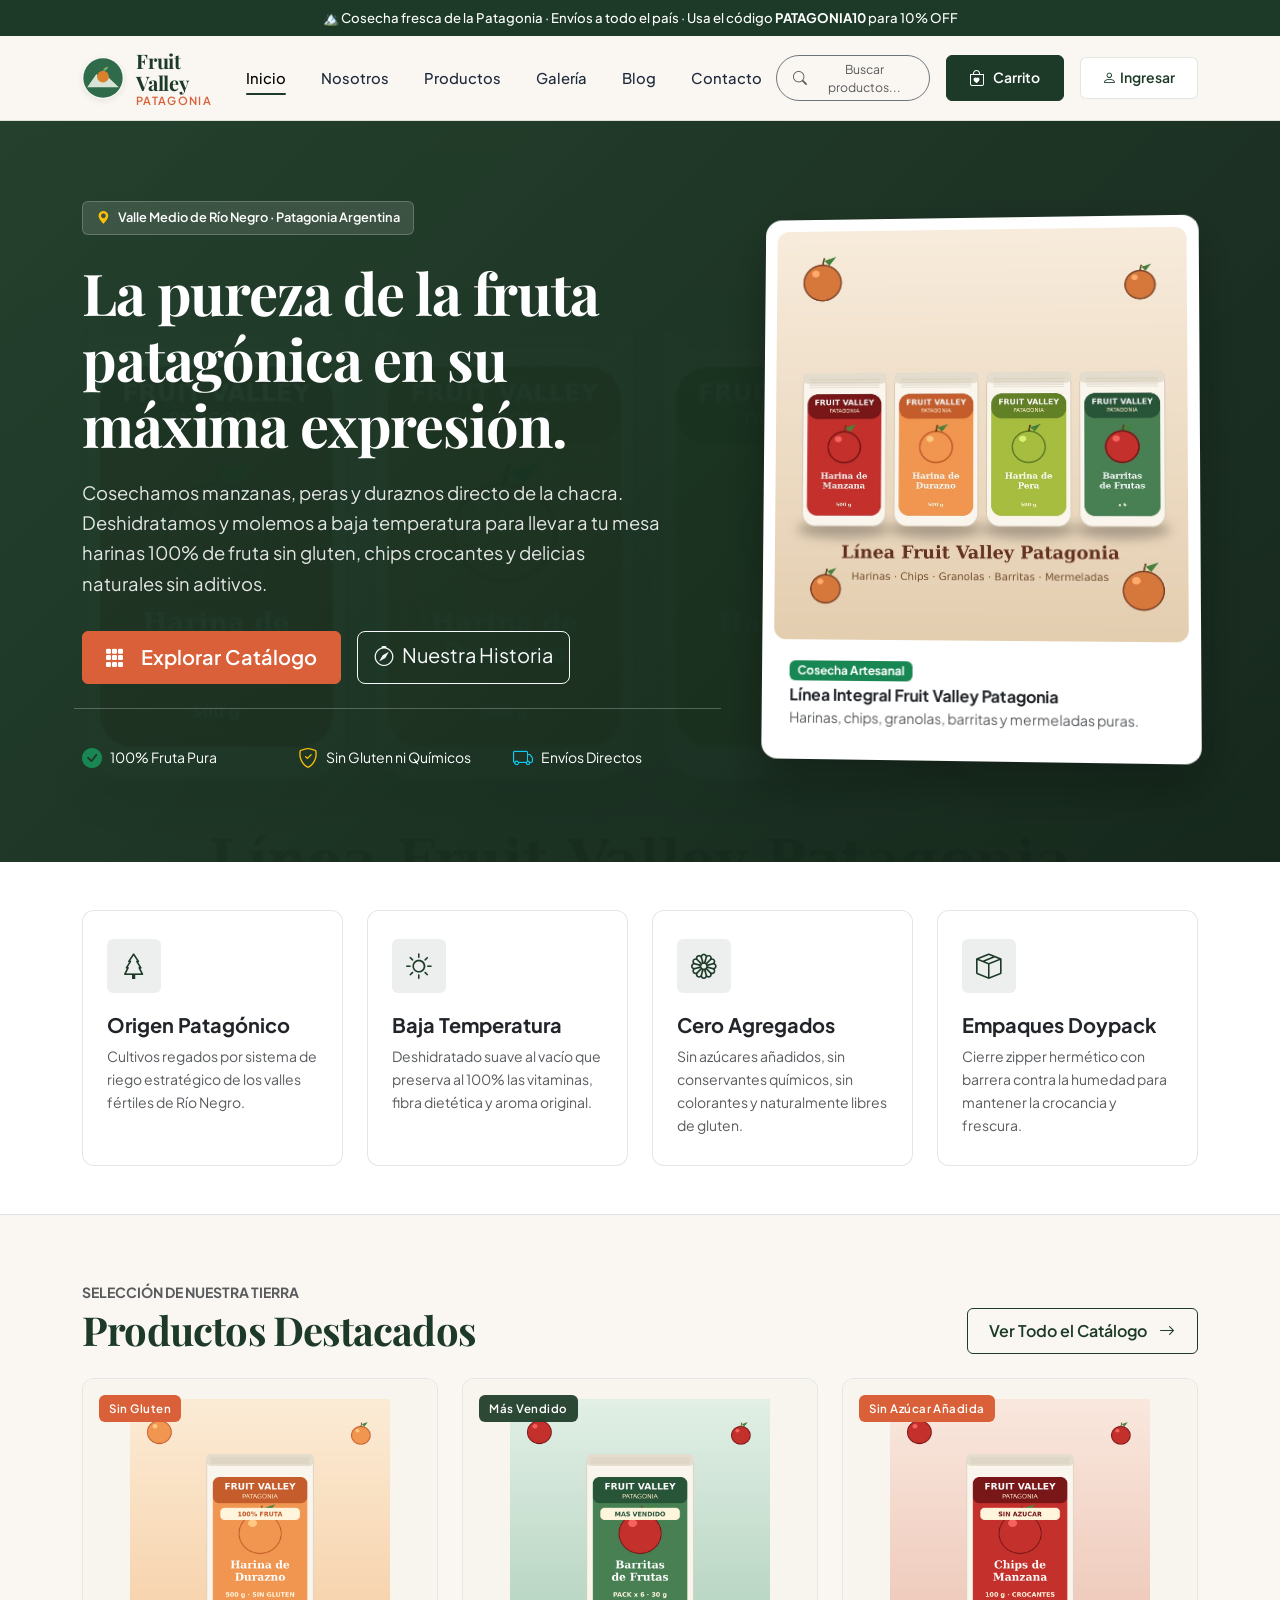
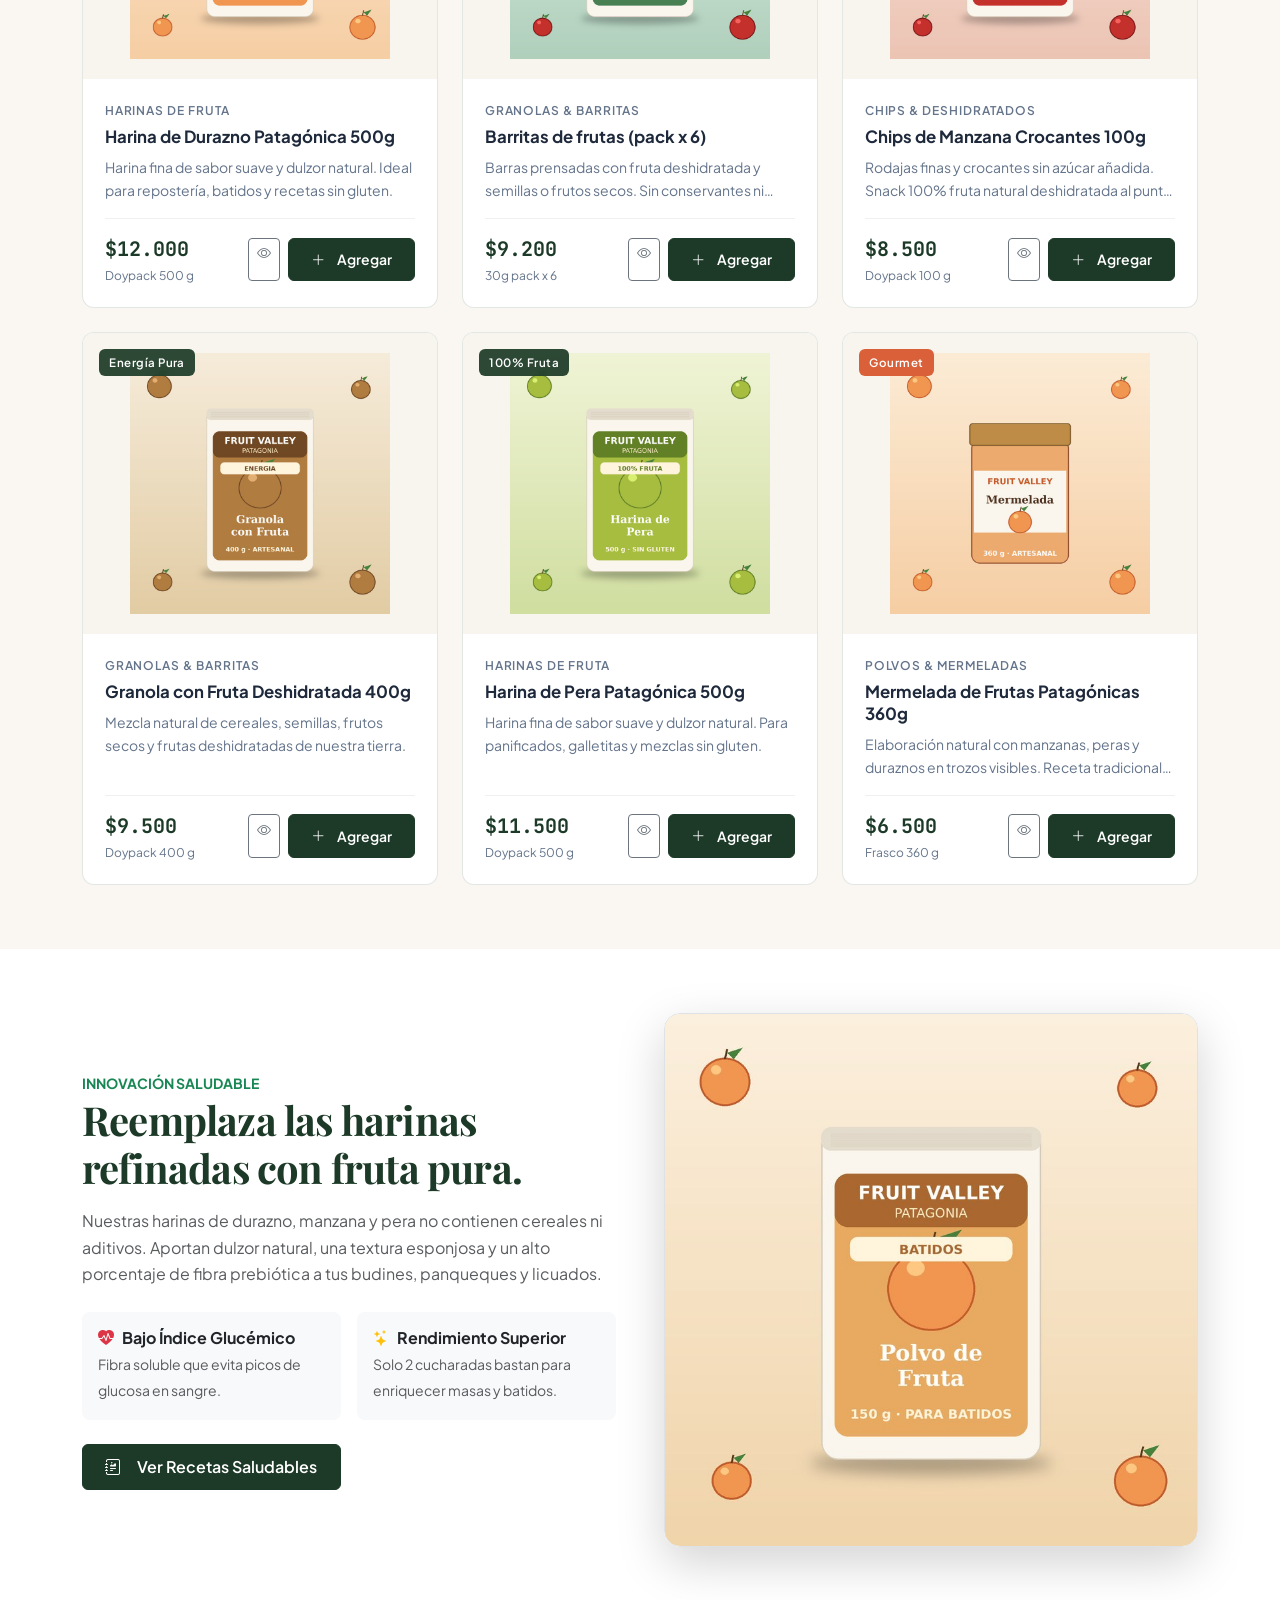
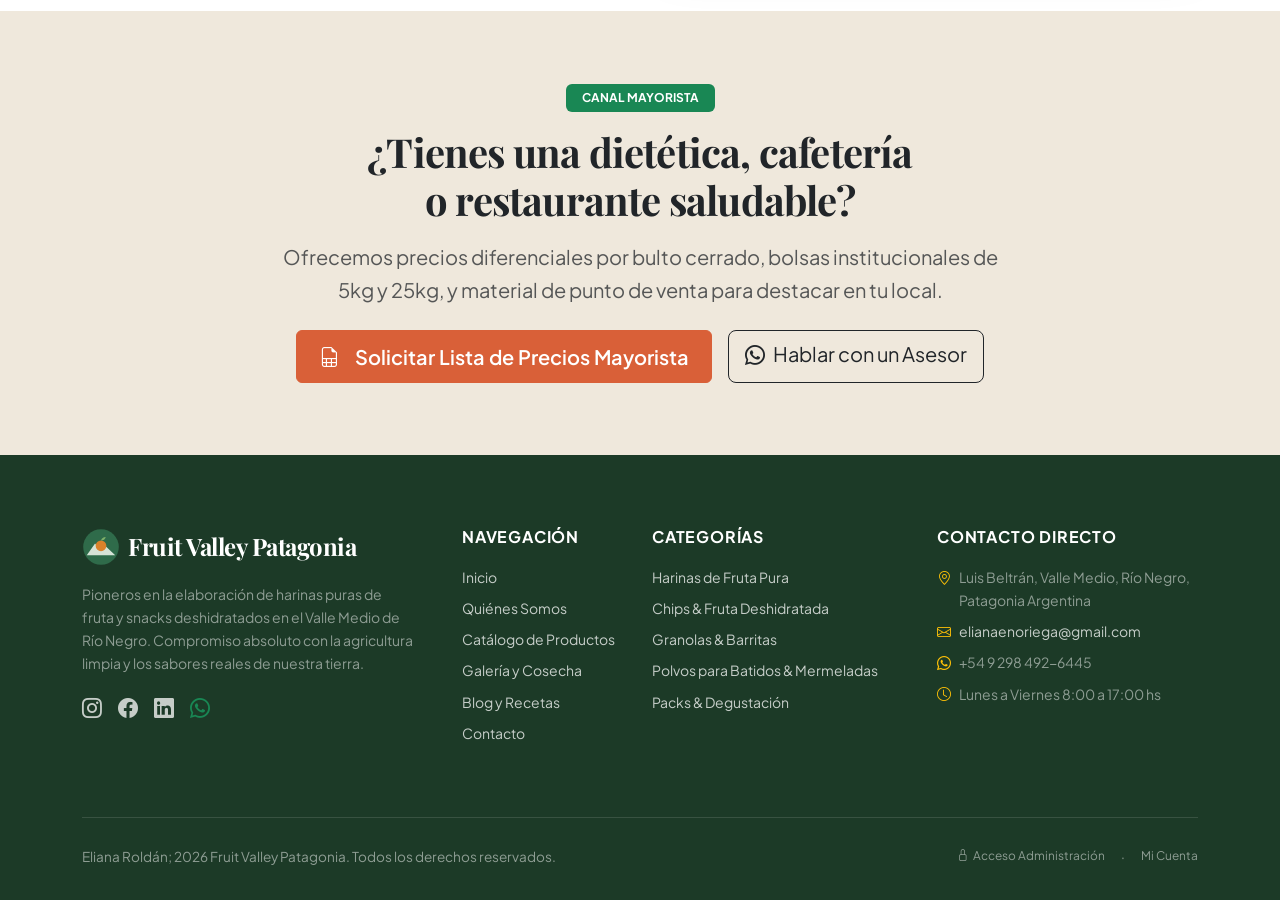
==== index.html @ 89335a5e "Add files via upload" ====
<!doctype html>
<html lang="es">
  <head>
    <meta charset="UTF-8" />
    <meta name="viewport" content="width=device-width, initial-scale=1.0" />
    <title>Fruit Valley Patagonia | Alimentos Naturales y Harinas de Fruta</title>
    <meta name="description" content="Alimentos 100% naturales elaborados en el Valle Medio de Río Negro de la Patagonia. Harinas puras de manzana, pera y durazno, chips crocantes sin azúcar agregada, granolas y mermeladas artesanales." />
    <meta property="og:title" content="Fruit Valley Patagonia | Alimentos Naturales y Harinas de Fruta" />
    <meta property="og:description" content="Descubre la pureza de la Patagonia en tu mesa: harinas de frutas, chips deshidratados y granolas artesanales." />
    <meta property="og:image" content="./assets/aistudio/Todoslosproductos_21bbed5e.jpg" />
    <meta property="og:type" content="website" />
    <meta name="twitter:card" content="summary_large_image" />

    <!-- Favicon Oficial -->
    <link rel="icon" type="image/svg+xml" href="./assets/icons/favicon.svg" />
    <link rel="shortcut icon" href="./public/favicon.svg" />

    <!-- Bootstrap 5.3.3 CSS & Bootstrap Icons -->
    <link rel="stylesheet" href="https://cdn.jsdelivr.net/npm/bootstrap@5.3.3/dist/css/bootstrap.min.css" />
    <link rel="stylesheet" href="https://cdn.jsdelivr.net/npm/bootstrap-icons@1.11.3/font/bootstrap-icons.min.css" />

    <!-- Hoja de Estilos Personalizada -->
    <link rel="stylesheet" href="./css/styles.css" />
  </head>
  <body>
    <!-- Top Announcement Bar -->
    <div class="fvp-announcement-bar">
      <span>🏔️ Cosecha fresca de la Patagonia · Envíos a todo el país · Usa el código <strong>PATAGONIA10</strong> para 10% OFF</span>
    </div>

    <!-- Encabezado / Navbar -->
    <header class="sticky-top">
      <nav class="navbar navbar-expand-lg fvp-navbar">
        <div class="container">
          <!-- Zone 1: Brand Wordmark & Emblem -->
          <a class="fvp-brand" href="index.html">
            <img src="./assets/icons/favicon.svg" alt="Fruit Valley Patagonia Logo" class="fvp-brand-logo" />
            <div class="fvp-brand-text">
              <span class="fvp-brand-title">Fruit Valley</span>
              <span class="fvp-brand-subtitle">Patagonia</span>
            </div>
          </a>

          <!-- Mobile Actions & Toggle -->
          <div class="d-flex align-items-center gap-2 d-lg-none ms-auto me-2">
            <button class="btn btn-sm btn-outline-secondary btn-search-trigger" data-bs-toggle="modal" data-bs-target="#searchModal" aria-label="Buscar">
              <i class="bi bi-search"></i>
            </button>
            <button class="btn btn-sm btn-patagonia position-relative cart-toggle-btn" aria-label="Ver Canasta">
              <i class="bi bi-bag"></i>
              <span class="cart-count-badge fvp-cart-count-badge" style="display: none;">0</span>
            </button>
          </div>

          <button class="navbar-toggler border-0" type="button" data-bs-toggle="collapse" data-bs-target="#navbarMain" aria-controls="navbarMain" aria-expanded="false" aria-label="Menú de Navegación">
            <span class="navbar-toggler-icon"></span>
          </button>

          <!-- Zone 2: Navigation Links -->
          <div class="collapse navbar-collapse justify-content-center" id="navbarMain">
            <ul class="navbar-nav gap-lg-2 py-3 py-lg-0">
              <li class="nav-item">
                <a class="nav-link fvp-nav-link active" href="index.html">Inicio</a>
              </li>
              <li class="nav-item">
                <a class="nav-link fvp-nav-link" href="nosotros.html">Nosotros</a>
              </li>
              <li class="nav-item">
                <a class="nav-link fvp-nav-link" href="servicios.html">Productos</a>
              </li>
              <li class="nav-item">
                <a class="nav-link fvp-nav-link" href="galeria.html">Galería</a>
              </li>
              <li class="nav-item">
                <a class="nav-link fvp-nav-link" href="blog.html">Blog</a>
              </li>
              <li class="nav-item">
                <a class="nav-link fvp-nav-link" href="contacto.html">Contacto</a>
              </li>
            </ul>
          </div>

          <!-- Zone 3: Actions (Search, Cart & User Portal) -->
          <div class="d-none d-lg-flex align-items-center gap-3">
            <button class="btn btn-sm btn-outline-secondary rounded-pill px-3 py-1 btn-search-trigger d-flex align-items-center gap-2" data-bs-toggle="modal" data-bs-target="#searchModal">
              <i class="bi bi-search text-muted"></i>
              <span class="small text-muted">Buscar productos...</span>
            </button>

            <button class="btn btn-patagonia position-relative cart-toggle-btn d-flex align-items-center gap-2" aria-label="Ver canasta de compras">
              <i class="bi bi-bag-heart"></i>
              <span class="d-none d-xl-inline small">Carrito</span>
              <span class="cart-count-badge fvp-cart-count-badge" style="display: none;">0</span>
            </button>

            <div id="nav-user-container">
              <!-- Renderizado dinámico por auth.js -->
            </div>
          </div>
        </div>
      </nav>
    </header>

    <main>
      <!-- Hero Section -->
      <section class="fvp-hero">
        <div class="container">
          <div class="row align-items-center g-5">
            <div class="col-lg-7">
              <div class="fvp-hero-badge">
                <i class="bi bi-geo-alt-fill text-warning"></i>
                <span>Valle Medio de Río Negro · Patagonia Argentina</span>
              </div>
              <h1>La pureza de la fruta patagónica en su máxima expresión.</h1>
              <p class="fvp-hero-lead">
                Cosechamos manzanas, peras y duraznos directo de la chacra. Deshidratamos y molemos a baja temperatura para llevar a tu mesa harinas 100% de fruta sin gluten, chips crocantes y delicias naturales sin aditivos.
              </p>
              <div class="d-flex flex-wrap gap-3">
                <a href="servicios.html" class="btn btn-patagonia-accent btn-lg">
                  <i class="bi bi-grid-3x3-gap-fill me-2"></i>Explorar Catálogo
                </a>
                <a href="nosotros.html" class="btn btn-outline-light btn-lg">
                  <i class="bi bi-compass me-2"></i>Nuestra Historia
                </a>
              </div>

              <!-- Metadatos de Confianza -->
              <div class="row g-3 mt-4 pt-3 border-top border-white border-opacity-25 text-white-50 small">
                <div class="col-sm-4 d-flex align-items-center gap-2">
                  <i class="bi bi-check-circle-fill text-success fs-5"></i>
                  <span class="text-white">100% Fruta Pura</span>
                </div>
                <div class="col-sm-4 d-flex align-items-center gap-2">
                  <i class="bi bi-shield-check text-warning fs-5"></i>
                  <span class="text-white">Sin Gluten ni Químicos</span>
                </div>
                <div class="col-sm-4 d-flex align-items-center gap-2">
                  <i class="bi bi-truck text-info fs-5"></i>
                  <span class="text-white">Envíos Directos</span>
                </div>
              </div>
            </div>

            <div class="col-lg-5 text-center">
              <div class="fvp-hero-image-card">
                <img src="./assets/aistudio/Todoslosproductos_21bbed5e.jpg" alt="Línea completa Fruit Valley Patagonia" class="img-fluid" />
                <div class="p-3 text-start">
                  <span class="badge bg-success mb-1">Cosecha Artesanal</span>
                  <h6 class="fw-bold mb-0 text-dark">Línea Integral Fruit Valley Patagonia</h6>
                  <small class="text-muted">Harinas, chips, granolas, barritas y mermeladas puras.</small>
                </div>
              </div>
            </div>
          </div>
        </div>
      </section>

      <!-- 4 Pilares de Calidad -->
      <section class="py-5 bg-white border-bottom">
        <div class="container">
          <div class="row g-4">
            <div class="col-md-6 col-lg-3">
              <div class="fvp-feature-card">
                <div class="fvp-feature-icon">
                  <i class="bi bi-tree"></i>
                </div>
                <h5 class="fw-bold text-dark">Origen Patagónico</h5>
                <p class="text-muted small mb-0">Cultivos regados por sistema de riego estratégico de los valles fértiles de Río Negro.</p>
              </div>
            </div>
            <div class="col-md-6 col-lg-3">
              <div class="fvp-feature-card">
                <div class="fvp-feature-icon">
                  <i class="bi bi-sun"></i>
                </div>
                <h5 class="fw-bold text-dark">Baja Temperatura</h5>
                <p class="text-muted small mb-0">Deshidratado suave al vacío que preserva al 100% las vitaminas, fibra dietética y aroma original.</p>
              </div>
            </div>
            <div class="col-md-6 col-lg-3">
              <div class="fvp-feature-card">
                <div class="fvp-feature-icon">
                  <i class="bi bi-flower1"></i>
                </div>
                <h5 class="fw-bold text-dark">Cero Agregados</h5>
                <p class="text-muted small mb-0">Sin azúcares añadidos, sin conservantes químicos, sin colorantes y naturalmente libres de gluten.</p>
              </div>
            </div>
            <div class="col-md-6 col-lg-3">
              <div class="fvp-feature-card">
                <div class="fvp-feature-icon">
                  <i class="bi bi-box-seam"></i>
                </div>
                <h5 class="fw-bold text-dark">Empaques Doypack</h5>
                <p class="text-muted small mb-0">Cierre zipper hermético con barrera contra la humedad para mantener la crocancia y frescura.</p>
              </div>
            </div>
          </div>
        </div>
      </section>

      <!-- Productos Destacados -->
      <section class="py-5" style="background-color: var(--fvp-sand);">
        <div class="container py-3">
          <div class="d-flex flex-column flex-md-row justify-content-between align-items-md-end mb-4">
            <div>
              <span class="text-uppercase text-muted fw-bold small letter-spacing">Selección de Nuestra Tierra</span>
              <h2 class="display-6 fw-bold mb-0">Productos Destacados</h2>
            </div>
            <a href="servicios.html" class="btn btn-patagonia-outline mt-3 mt-md-0">
              Ver Todo el Catálogo <i class="bi bi-arrow-right ms-1"></i>
            </a>
          </div>

          <div class="row g-4" id="home-featured-products">
            <!-- Producto 1: Harina de Durazno -->
            <div class="col-md-6 col-lg-4">
              <div class="fvp-card">
                <div class="fvp-card-img-wrapper">
                  <span class="fvp-badge-tag fvp-badge-accent">Sin Gluten</span>
                  <img src="./assets/aistudio/Empaque_de_Harina_de_Durazno_Patag_nica_18aca7c3.png" alt="Harina de Durazno Patagónica 500g" class="fvp-card-img" />
                </div>
                <div class="fvp-card-body">
                  <span class="fvp-card-category">Harinas de Fruta</span>
                  <h4 class="fvp-card-title"><a href="detalle.html?id=harina-durazno">Harina de Durazno Patagónica 500g</a></h4>
                  <p class="fvp-card-desc">Harina fina de sabor suave y dulzor natural. Ideal para repostería, batidos y recetas sin gluten.</p>
                  <div class="fvp-card-footer">
                    <div>
                      <span class="fvp-price">$12.000</span>
                      <span class="fvp-price-sub">Doypack 500 g</span>
                    </div>
                    <div class="d-flex gap-2">
                      <a href="detalle.html?id=harina-durazno" class="btn btn-sm btn-outline-secondary" title="Ver detalles">
                        <i class="bi bi-eye"></i>
                      </a>
                      <button class="btn btn-sm btn-patagonia btn-add-to-cart" data-product-id="harina-durazno">
                        <i class="bi bi-plus-lg me-1"></i>Agregar
                      </button>
                    </div>
                  </div>
                </div>
              </div>
            </div>

            <!-- Producto 2: Barritas de Frutas -->
            <div class="col-md-6 col-lg-4">
              <div class="fvp-card">
                <div class="fvp-card-img-wrapper">
                  <span class="fvp-badge-tag">Más Vendido</span>
                  <img src="./assets/aistudio/Barritas_e2419f8e.jpg" alt="Barrita de Frutas Patagonia x6" class="fvp-card-img" />
                </div>
                <div class="fvp-card-body">
                  <span class="fvp-card-category">Granolas & Barritas</span>
                  <h4 class="fvp-card-title"><a href="detalle.html?id=barritas-frutas">Barritas de frutas (pack x 6)</a></h4>
                  <p class="fvp-card-desc">Barras prensadas con fruta deshidratada y semillas o frutos secos. Sin conservantes ni jarabes artificiales.</p>
                  <div class="fvp-card-footer">
                    <div>
                      <span class="fvp-price">$9.200</span>
                      <span class="fvp-price-sub">30g pack x 6</span>
                    </div>
                    <div class="d-flex gap-2">
                      <a href="detalle.html?id=barritas-frutas" class="btn btn-sm btn-outline-secondary" title="Ver detalles">
                        <i class="bi bi-eye"></i>
                      </a>
                      <button class="btn btn-sm btn-patagonia btn-add-to-cart" data-product-id="barritas-frutas">
                        <i class="bi bi-plus-lg me-1"></i>Agregar
                      </button>
                    </div>
                  </div>
                </div>
              </div>
            </div>

            <!-- Producto 3: Chips de Manzana -->
            <div class="col-md-6 col-lg-4">
              <div class="fvp-card">
                <div class="fvp-card-img-wrapper">
                  <span class="fvp-badge-tag fvp-badge-accent">Sin Azúcar Añadida</span>
                  <img src="./assets/aistudio/Chipsdemanzana_0640116c.jpg" alt="Chips de Manzana Crocantes 100g" class="fvp-card-img" />
                </div>
                <div class="fvp-card-body">
                  <span class="fvp-card-category">Chips & Deshidratados</span>
                  <h4 class="fvp-card-title"><a href="detalle.html?id=chips-manzana">Chips de Manzana Crocantes 100g</a></h4>
                  <p class="fvp-card-desc">Rodajas finas y crocantes sin azúcar añadida. Snack 100% fruta natural deshidratada al punto justo.</p>
                  <div class="fvp-card-footer">
                    <div>
                      <span class="fvp-price">$8.500</span>
                      <span class="fvp-price-sub">Doypack 100 g</span>
                    </div>
                    <div class="d-flex gap-2">
                      <a href="detalle.html?id=chips-manzana" class="btn btn-sm btn-outline-secondary" title="Ver detalles">
                        <i class="bi bi-eye"></i>
                      </a>
                      <button class="btn btn-sm btn-patagonia btn-add-to-cart" data-product-id="chips-manzana">
                        <i class="bi bi-plus-lg me-1"></i>Agregar
                      </button>
                    </div>
                  </div>
                </div>
              </div>
            </div>

            <!-- Producto 4: Granola con Fruta -->
            <div class="col-md-6 col-lg-4">
              <div class="fvp-card">
                <div class="fvp-card-img-wrapper">
                  <span class="fvp-badge-tag">Energía Pura</span>
                  <img src="./assets/aistudio/Granolas_4453523a.jpg" alt="Granola con Fruta Deshidratada 400g" class="fvp-card-img" />
                </div>
                <div class="fvp-card-body">
                  <span class="fvp-card-category">Granolas & Barritas</span>
                  <h4 class="fvp-card-title"><a href="detalle.html?id=granolas-fruta-deshidratada">Granola con Fruta Deshidratada 400g</a></h4>
                  <p class="fvp-card-desc">Mezcla natural de cereales, semillas, frutos secos y frutas deshidratadas de nuestra tierra.</p>
                  <div class="fvp-card-footer">
                    <div>
                      <span class="fvp-price">$9.500</span>
                      <span class="fvp-price-sub">Doypack 400 g</span>
                    </div>
                    <div class="d-flex gap-2">
                      <a href="detalle.html?id=granolas-fruta-deshidratada" class="btn btn-sm btn-outline-secondary" title="Ver detalles">
                        <i class="bi bi-eye"></i>
                      </a>
                      <button class="btn btn-sm btn-patagonia btn-add-to-cart" data-product-id="granolas-fruta-deshidratada">
                        <i class="bi bi-plus-lg me-1"></i>Agregar
                      </button>
                    </div>
                  </div>
                </div>
              </div>
            </div>

            <!-- Producto 5: Harina de Pera -->
            <div class="col-md-6 col-lg-4">
              <div class="fvp-card">
                <div class="fvp-card-img-wrapper">
                  <span class="fvp-badge-tag">100% Fruta</span>
                  <img src="./assets/aistudio/Mockup_de_Harina_de_Pera_Patag_nica_34e1eaa3.png" alt="Harina de Pera Patagónica 500g" class="fvp-card-img" />
                </div>
                <div class="fvp-card-body">
                  <span class="fvp-card-category">Harinas de Fruta</span>
                  <h4 class="fvp-card-title"><a href="detalle.html?id=harina-pera">Harina de Pera Patagónica 500g</a></h4>
                  <p class="fvp-card-desc">Harina fina de sabor suave y dulzor natural. Para panificados, galletitas y mezclas sin gluten.</p>
                  <div class="fvp-card-footer">
                    <div>
                      <span class="fvp-price">$11.500</span>
                      <span class="fvp-price-sub">Doypack 500 g</span>
                    </div>
                    <div class="d-flex gap-2">
                      <a href="detalle.html?id=harina-pera" class="btn btn-sm btn-outline-secondary" title="Ver detalles">
                        <i class="bi bi-eye"></i>
                      </a>
                      <button class="btn btn-sm btn-patagonia btn-add-to-cart" data-product-id="harina-pera">
                        <i class="bi bi-plus-lg me-1"></i>Agregar
                      </button>
                    </div>
                  </div>
                </div>
              </div>
            </div>

            <!-- Producto 6: Mermelada de Frutas -->
            <div class="col-md-6 col-lg-4">
              <div class="fvp-card">
                <div class="fvp-card-img-wrapper">
                  <span class="fvp-badge-tag fvp-badge-accent">Gourmet</span>
                  <img src="./assets/aistudio/Mermelada_9c46b3d7.jpg" alt="Mermelada de Frutas Patagónicas 360g" class="fvp-card-img" />
                </div>
                <div class="fvp-card-body">
                  <span class="fvp-card-category">Polvos & Mermeladas</span>
                  <h4 class="fvp-card-title"><a href="detalle.html?id=mermelada-pasta-fruta">Mermelada de Frutas Patagónicas 360g</a></h4>
                  <p class="fvp-card-desc">Elaboración natural con manzanas, peras y duraznos en trozos visibles. Receta tradicional patagónica.</p>
                  <div class="fvp-card-footer">
                    <div>
                      <span class="fvp-price">$6.500</span>
                      <span class="fvp-price-sub">Frasco 360 g</span>
                    </div>
                    <div class="d-flex gap-2">
                      <a href="detalle.html?id=mermelada-pasta-fruta" class="btn btn-sm btn-outline-secondary" title="Ver detalles">
                        <i class="bi bi-eye"></i>
                      </a>
                      <button class="btn btn-sm btn-patagonia btn-add-to-cart" data-product-id="mermelada-pasta-fruta">
                        <i class="bi bi-plus-lg me-1"></i>Agregar
                      </button>
                    </div>
                  </div>
                </div>
              </div>
            </div>
          </div>
        </div>
      </section>

      <!-- Banner de Innovación Culinaria / Receta -->
      <section class="py-5 bg-white">
        <div class="container py-3">
          <div class="row align-items-center g-5">
            <div class="col-lg-6">
              <span class="text-uppercase text-success fw-bold small">Innovación Saludable</span>
              <h2 class="display-6 fw-bold mb-3">Reemplaza las harinas refinadas con fruta pura.</h2>
              <p class="text-muted mb-4">
                Nuestras harinas de durazno, manzana y pera no contienen cereales ni aditivos. Aportan dulzor natural, una textura esponjosa y un alto porcentaje de fibra prebiótica a tus budines, panqueques y licuados.
              </p>
              <div class="row g-3 mb-4">
                <div class="col-sm-6">
                  <div class="p-3 bg-light rounded-3">
                    <h6 class="fw-bold text-dark mb-1"><i class="bi bi-heart-pulse-fill text-danger me-2"></i>Bajo Índice Glucémico</h6>
                    <small class="text-muted">Fibra soluble que evita picos de glucosa en sangre.</small>
                  </div>
                </div>
                <div class="col-sm-6">
                  <div class="p-3 bg-light rounded-3">
                    <h6 class="fw-bold text-dark mb-1"><i class="bi bi-stars text-warning me-2"></i>Rendimiento Superior</h6>
                    <small class="text-muted">Solo 2 cucharadas bastan para enriquecer masas y batidos.</small>
                  </div>
                </div>
              </div>
              <a href="blog.html" class="btn btn-patagonia">
                <i class="bi bi-journal-richtext me-2"></i>Ver Recetas Saludables
              </a>
            </div>
            <div class="col-lg-6">
              <div class="rounded-4 overflow-hidden shadow-lg border">
                <img src="./assets/aistudio/PolvodeFrutaparabatidos_251e8f5e.jpg" alt="Polvo de fruta y preparaciones naturales" class="img-fluid w-100" />
              </div>
            </div>
          </div>
        </div>
      </section>

      <!-- Sección Venta Mayorista y Distribuidores -->
      <section class="py-5" style="background-color: var(--fvp-sand-dark);">
        <div class="container py-4 text-center">
          <div class="row justify-content-center">
            <div class="col-lg-8">
              <span class="badge bg-success px-3 py-2 text-uppercase mb-3">Canal Mayorista</span>
              <h2 class="display-6 fw-bold text-dark mb-3">¿Tienes una dietética, cafetería o restaurante saludable?</h2>
              <p class="text-muted fs-5 mb-4">
                Ofrecemos precios diferenciales por bulto cerrado, bolsas institucionales de 5kg y 25kg, y material de punto de venta para destacar en tu local.
              </p>
              <div class="d-flex flex-wrap justify-content-center gap-3">
                <a href="contacto.html?tipo=mayorista" class="btn btn-patagonia-accent btn-lg">
                  <i class="bi bi-file-earmark-spreadsheet me-2"></i>Solicitar Lista de Precios Mayorista
                </a>
                <a href="https://wa.me/5492984926445" target="_blank" class="btn btn-outline-dark btn-lg">
                  <i class="bi bi-whatsapp me-2"></i>Hablar con un Asesor
                </a>
              </div>
            </div>
          </div>
        </div>
      </section>
    </main>

    <!-- Pie de Página Unificado -->
    <footer class="fvp-footer">
      <div class="container">
        <div class="row g-4">
          <div class="col-lg-4">
            <div class="d-flex align-items-center gap-2 mb-3">
              <img src="./assets/icons/favicon.svg" alt="Fruit Valley Patagonia Logo" width="38" height="38" class="rounded-circle" />
              <span class="fs-4 fw-bold font-serif text-white">Fruit Valley Patagonia</span>
            </div>
            <p class="text-white-50 small pe-lg-4">
              Pioneros en la elaboración de harinas puras de fruta y snacks deshidratados en el Valle Medio de Río Negro. Compromiso absoluto con la agricultura limpia y los sabores reales de nuestra tierra.
            </p>
            <div class="d-flex gap-3 mt-3">
              <a href="#" class="fs-5" aria-label="Instagram"><i class="bi bi-instagram"></i></a>
              <a href="#" class="fs-5" aria-label="Facebook"><i class="bi bi-facebook"></i></a>
              <a href="#" class="fs-5" aria-label="LinkedIn"><i class="bi bi-linkedin"></i></a>
              <a href="https://wa.me/5492984926445" target="_blank" class="fs-5 text-success" aria-label="WhatsApp"><i class="bi bi-whatsapp"></i></a>
            </div>
          </div>

          <div class="col-6 col-lg-2">
            <h6 class="fvp-footer-title">Navegación</h6>
            <ul class="list-unstyled small">
              <li class="mb-2"><a href="index.html">Inicio</a></li>
              <li class="mb-2"><a href="nosotros.html">Quiénes Somos</a></li>
              <li class="mb-2"><a href="servicios.html">Catálogo de Productos</a></li>
              <li class="mb-2"><a href="galeria.html">Galería y Cosecha</a></li>
              <li class="mb-2"><a href="blog.html">Blog y Recetas</a></li>
              <li class="mb-2"><a href="contacto.html">Contacto</a></li>
            </ul>
          </div>

          <div class="col-6 col-lg-3">
            <h6 class="fvp-footer-title">Categorías</h6>
            <ul class="list-unstyled small">
              <li class="mb-2"><a href="servicios.html?cat=harinas">Harinas de Fruta Pura</a></li>
              <li class="mb-2"><a href="servicios.html?cat=chips-deshidratadas">Chips & Fruta Deshidratada</a></li>
              <li class="mb-2"><a href="servicios.html?cat=granolas-barritas">Granolas & Barritas</a></li>
              <li class="mb-2"><a href="servicios.html?cat=polvos-mermeladas">Polvos para Batidos & Mermeladas</a></li>
              <li class="mb-2"><a href="servicios.html?cat=packs">Packs & Degustación</a></li>
            </ul>
          </div>

          <div class="col-lg-3">
            <h6 class="fvp-footer-title">Contacto Directo</h6>
            <ul class="list-unstyled small text-white-50">
              <li class="mb-2 d-flex gap-2">
                <i class="bi bi-geo-alt text-warning"></i>
                <span>Luis Beltrán, Valle Medio, Río Negro, Patagonia Argentina</span>
              </li>
              <li class="mb-2 d-flex gap-2">
                <i class="bi bi-envelope text-warning"></i>
                <a href="mailto:elianaenoriega@gmail.com">elianaenoriega@gmail.com</a>
              </li>
              <li class="mb-2 d-flex gap-2">
                <i class="bi bi-whatsapp text-warning"></i>
                <a href="https://wa.me/5492984926445" target="_blank" class="text-white-50">+54 9 298 492-6445</a>
              </li>
              <li class="mb-2 d-flex gap-2">
                <i class="bi bi-clock text-warning"></i>
                <span>Lunes a Viernes 8:00 a 17:00 hs</span>
              </li>
            </ul>
          </div>
        </div>

        <div class="fvp-footer-bottom d-flex flex-column flex-md-row justify-content-between align-items-center gap-3">
          <div class="text-white-50">
            Eliana Roldán; 2026 Fruit Valley Patagonia. Todos los derechos reservados.
          </div>
          <div class="d-flex gap-3 text-white-50">
            <a href="dashboard.html" class="text-white-50 small"><i class="bi bi-lock me-1"></i>Acceso Administración</a>
            <span>·</span>
            <a href="login.html" class="text-white-50 small">Mi Cuenta</a>
          </div>
        </div>
      </div>
    </footer>

    <!-- Bootstrap 5 Bundle JS -->
    <script src="https://cdn.jsdelivr.net/npm/bootstrap@5.3.3/dist/js/bootstrap.bundle.min.js"></script>

    <!-- Módulos de la Aplicación -->
    <script type="module" src="./js/main.js"></script>
  </body>
</html>
---- css/styles.css ----
@charset "UTF-8";
@import url('https://fonts.googleapis.com/css2?family=Playfair+Display:ital,wght@0,500;0,600;0,700;1,400&family=Plus+Jakarta+Sans:wght@300;400;500;600;700&family=JetBrains+Mono:wght@400;500&display=swap');

/* ==========================================================================
   Fruit Valley Patagonia - Custom Design System (CSS3 & Bootstrap 5 Extension)
   ========================================================================== */

:root {
  --fvp-primary: #1C3A27;
  --fvp-primary-rgb: 28, 58, 39;
  --fvp-primary-light: #2D5A27;
  --fvp-primary-hover: #122519;
  --fvp-sand: #FAF7F2;
  --fvp-sand-dark: #EFE8DC;
  --fvp-kraft: #D9C5AA;
  --fvp-terracotta: #D96038;
  --fvp-terracotta-hover: #C04E27;
  --fvp-mountain: #1B365D;
  --fvp-gold: #C99738;
  --fvp-dark: #1E293B;
  --fvp-muted: #64748B;
  --fvp-border: rgba(28, 58, 39, 0.12);
  --fvp-card-bg: #FFFFFF;
  --fvp-radius-sm: 6px;
  --fvp-radius-md: 12px;
  --fvp-radius-lg: 16px;
  --fvp-shadow-sm: 0 2px 8px rgba(28, 58, 39, 0.05);
  --fvp-shadow-md: 0 8px 24px rgba(28, 58, 39, 0.08);
  --fvp-shadow-lg: 0 16px 40px rgba(28, 58, 39, 0.12);
  --fvp-font-sans: 'Plus Jakarta Sans', -apple-system, BlinkMacSystemFont, 'Segoe UI', Roboto, sans-serif;
  --fvp-font-serif: 'Playfair Display', Georgia, serif;
  --fvp-font-mono: 'JetBrains Mono', monospace;
}

/* Base Document Styling */
html {
  scroll-behavior: smooth;
  font-size: 16px;
}

body {
  font-family: var(--fvp-font-sans);
  background-color: var(--fvp-sand);
  color: var(--fvp-dark);
  line-height: 1.65;
  -webkit-font-smoothing: antialiased;
  -moz-osx-font-smoothing: grayscale;
  min-height: 100vh;
  display: flex;
  flex-direction: column;
}

main {
  flex: 1 0 auto;
}

h1, h2, h3, .font-serif {
  font-family: var(--fvp-font-serif);
  color: var(--fvp-primary);
  letter-spacing: -0.02em;
}

h1, h2 {
  text-wrap: balance;
}

.tabular-nums {
  font-variant-numeric: tabular-nums;
  font-feature-settings: "tnum";
}

/* ==========================================================================
   Navigation Bar (Top Bar Contract: Brand - Links - Action)
   ========================================================================== */
.fvp-navbar {
  background-color: rgba(250, 247, 242, 0.95);
  backdrop-filter: blur(12px);
  -webkit-backdrop-filter: blur(12px);
  border-bottom: 1px solid var(--fvp-border);
  transition: all 0.25s ease-in-out;
  padding-top: 0.85rem;
  padding-bottom: 0.85rem;
  z-index: 1030;
}

.fvp-navbar.scrolled {
  background-color: #FFFFFF;
  box-shadow: var(--fvp-shadow-sm);
  padding-top: 0.6rem;
  padding-bottom: 0.6rem;
}

.fvp-brand {
  display: flex;
  align-items: center;
  gap: 0.75rem;
  text-decoration: none;
  color: var(--fvp-primary);
  font-weight: 700;
  transition: opacity 0.2s ease;
}

.fvp-brand:hover {
  color: var(--fvp-primary-light);
  opacity: 0.95;
}

.fvp-brand-logo {
  width: 42px;
  height: 42px;
  border-radius: 50%;
  box-shadow: 0 2px 6px rgba(0, 0, 0, 0.08);
}

.fvp-brand-text {
  display: flex;
  flex-direction: column;
  line-height: 1.1;
}

.fvp-brand-title {
  font-family: var(--fvp-font-serif);
  font-size: 1.25rem;
  font-weight: 700;
  color: var(--fvp-primary);
  letter-spacing: -0.01em;
}

.fvp-brand-subtitle {
  font-size: 0.7rem;
  text-transform: uppercase;
  letter-spacing: 0.12em;
  color: var(--fvp-terracotta);
  font-weight: 600;
}

/* Nav Links */
.fvp-nav-link {
  font-size: 0.925rem;
  font-weight: 500;
  color: var(--fvp-dark);
  padding: 0.5rem 0.85rem !important;
  border-radius: var(--fvp-radius-sm);
  transition: color 0.18s ease, background-color 0.18s ease;
  position: relative;
}

.fvp-nav-link:hover,
.fvp-nav-link.active {
  color: var(--fvp-primary);
}

.fvp-nav-link.active::after {
  content: '';
  position: absolute;
  bottom: 0.2rem;
  left: 0.85rem;
  right: 0.85rem;
  height: 2px;
  background-color: var(--fvp-primary);
  border-radius: 2px;
}

/* Top Bar Announcement Banner */
.fvp-announcement-bar {
  background-color: var(--fvp-primary);
  color: #FFFFFF;
  font-size: 0.825rem;
  padding: 0.45rem 1rem;
  text-align: center;
  font-weight: 500;
}

.fvp-announcement-bar a {
  color: #FFFFFF;
  text-decoration: underline;
  margin-left: 0.5rem;
}

/* ==========================================================================
   Buttons & Interactive Elements
   ========================================================================== */
.btn-patagonia {
  background-color: var(--fvp-primary);
  color: #FFFFFF;
  border: 1px solid var(--fvp-primary);
  font-weight: 600;
  padding: 0.65rem 1.4rem;
  border-radius: var(--fvp-radius-sm);
  transition: all 0.2s cubic-bezier(0.16, 1, 0.3, 1);
  display: inline-flex;
  align-items: center;
  justify-content: center;
  gap: 0.5rem;
}

.btn-patagonia:hover {
  background-color: var(--fvp-primary-hover);
  color: #FFFFFF;
  transform: translateY(-1px);
  box-shadow: 0 4px 12px rgba(28, 58, 39, 0.25);
}

.btn-patagonia-accent {
  background-color: var(--fvp-terracotta);
  color: #FFFFFF;
  border: 1px solid var(--fvp-terracotta);
  font-weight: 600;
  padding: 0.65rem 1.4rem;
  border-radius: var(--fvp-radius-sm);
  transition: all 0.2s ease;
  display: inline-flex;
  align-items: center;
  justify-content: center;
  gap: 0.5rem;
}

.btn-patagonia-accent:hover {
  background-color: var(--fvp-terracotta-hover);
  color: #FFFFFF;
  transform: translateY(-1px);
  box-shadow: 0 4px 12px rgba(217, 96, 56, 0.3);
}

.btn-patagonia-outline {
  background-color: transparent;
  color: var(--fvp-primary);
  border: 1.5px solid var(--fvp-primary);
  font-weight: 600;
  padding: 0.6rem 1.35rem;
  border-radius: var(--fvp-radius-sm);
  transition: all 0.2s ease;
  display: inline-flex;
  align-items: center;
  justify-content: center;
  gap: 0.5rem;
}

.btn-patagonia-outline:hover {
  background-color: var(--fvp-primary);
  color: #FFFFFF;
  transform: translateY(-1px);
}

.btn-patagonia-light {
  background-color: #FFFFFF;
  color: var(--fvp-primary);
  border: 1px solid var(--fvp-border);
  font-weight: 600;
  padding: 0.6rem 1.35rem;
  border-radius: var(--fvp-radius-sm);
  transition: all 0.2s ease;
}

.btn-patagonia-light:hover {
  background-color: var(--fvp-sand);
  color: var(--fvp-primary-hover);
  border-color: var(--fvp-primary);
}

/* ==========================================================================
   Product Cards & Grid System
   ========================================================================== */
.fvp-card {
  background-color: var(--fvp-card-bg);
  border: 1px solid var(--fvp-border);
  border-radius: var(--fvp-radius-md);
  overflow: hidden;
  transition: transform 0.25s cubic-bezier(0.16, 1, 0.3, 1), box-shadow 0.25s ease, border-color 0.25s ease;
  display: flex;
  flex-direction: column;
  height: 100%;
}

.fvp-card:hover {
  transform: translateY(-4px);
  box-shadow: var(--fvp-shadow-md);
  border-color: rgba(28, 58, 39, 0.25);
}

.fvp-card-img-wrapper {
  position: relative;
  width: 100%;
  padding-top: 85%; /* 4:3ish ratio */
  background-color: #F8F5EE;
  overflow: hidden;
}

.fvp-card-img {
  position: absolute;
  top: 0;
  left: 0;
  width: 100%;
  height: 100%;
  object-fit: contain;
  padding: 1.25rem;
  transition: transform 0.4s ease;
}

.fvp-card:hover .fvp-card-img {
  transform: scale(1.04);
}

.fvp-badge-tag {
  position: absolute;
  top: 1rem;
  left: 1rem;
  background-color: rgba(28, 58, 39, 0.92);
  color: #FFFFFF;
  font-size: 0.72rem;
  font-weight: 600;
  letter-spacing: 0.04em;
  padding: 0.25rem 0.65rem;
  border-radius: var(--fvp-radius-sm);
  backdrop-filter: blur(4px);
  z-index: 2;
}

.fvp-badge-accent {
  background-color: var(--fvp-terracotta);
}

.fvp-card-body {
  padding: 1.35rem;
  display: flex;
  flex-direction: column;
  flex-grow: 1;
}

.fvp-card-category {
  font-size: 0.75rem;
  text-transform: uppercase;
  letter-spacing: 0.08em;
  color: var(--fvp-muted);
  font-weight: 600;
  margin-bottom: 0.35rem;
}

.fvp-card-title {
  font-family: var(--fvp-font-sans);
  font-size: 1.05rem;
  font-weight: 700;
  color: var(--fvp-dark);
  margin-bottom: 0.5rem;
  line-height: 1.3;
}

.fvp-card-title a {
  color: inherit;
  text-decoration: none;
  transition: color 0.15s ease;
}

.fvp-card-title a:hover {
  color: var(--fvp-primary);
}

.fvp-card-desc {
  font-size: 0.875rem;
  color: var(--fvp-muted);
  margin-bottom: 1rem;
  display: -webkit-box;
  -webkit-line-clamp: 2;
  -webkit-box-orient: vertical;
  overflow: hidden;
  flex-grow: 1;
}

.fvp-card-footer {
  display: flex;
  align-items: center;
  justify-content: space-between;
  padding-top: 0.85rem;
  border-top: 1px solid rgba(0, 0, 0, 0.06);
  margin-top: auto;
}

.fvp-price {
  font-size: 1.25rem;
  font-weight: 700;
  color: var(--fvp-primary);
  font-family: var(--fvp-font-mono);
}

.fvp-price-sub {
  font-size: 0.75rem;
  color: var(--fvp-muted);
  font-weight: 400;
  display: block;
}

/* ==========================================================================
   Hero Section
   ========================================================================== */
.fvp-hero {
  position: relative;
  background: linear-gradient(135deg, rgba(28, 58, 39, 0.96) 0%, rgba(18, 37, 25, 0.98) 100%), url('/assets/aistudio/Todoslosproductos_21bbed5e.jpg');
  background-size: cover;
  background-position: center;
  color: #FFFFFF;
  padding: 5rem 0 5.5rem;
  overflow: hidden;
}

.fvp-hero h1 {
  color: #FFFFFF;
  font-size: clamp(2.25rem, 4.5vw, 3.8rem);
  font-weight: 700;
  line-height: 1.15;
  margin-bottom: 1.25rem;
}

.fvp-hero-lead {
  font-size: 1.15rem;
  color: rgba(255, 255, 255, 0.88);
  font-weight: 400;
  max-width: 580px;
  margin-bottom: 2rem;
}

.fvp-hero-badge {
  display: inline-flex;
  align-items: center;
  gap: 0.5rem;
  background-color: rgba(255, 255, 255, 0.12);
  border: 1px solid rgba(255, 255, 255, 0.2);
  color: #FFFFFF;
  font-size: 0.8rem;
  font-weight: 600;
  padding: 0.35rem 0.85rem;
  border-radius: var(--fvp-radius-sm);
  margin-bottom: 1.5rem;
  backdrop-filter: blur(8px);
}

.fvp-hero-image-card {
  background: #FFFFFF;
  border-radius: var(--fvp-radius-lg);
  padding: 0.75rem;
  box-shadow: 0 20px 50px rgba(0, 0, 0, 0.3);
  transform: perspective(1000px) rotateY(-3deg) rotateX(2deg);
  transition: transform 0.4s ease;
}

.fvp-hero-image-card:hover {
  transform: perspective(1000px) rotateY(0deg) rotateX(0deg);
}

.fvp-hero-image-card img {
  border-radius: var(--fvp-radius-md);
  width: 100%;
  height: auto;
  display: block;
}

/* ==========================================================================
   Pillars & Feature Badges
   ========================================================================== */
.fvp-feature-card {
  background-color: #FFFFFF;
  border: 1px solid var(--fvp-border);
  border-radius: var(--fvp-radius-md);
  padding: 1.75rem 1.5rem;
  height: 100%;
  transition: all 0.25s ease;
}

.fvp-feature-card:hover {
  border-color: var(--fvp-primary-light);
  transform: translateY(-3px);
  box-shadow: var(--fvp-shadow-md);
}

.fvp-feature-icon {
  width: 54px;
  height: 54px;
  border-radius: var(--fvp-radius-sm);
  background-color: rgba(28, 58, 39, 0.08);
  color: var(--fvp-primary);
  display: flex;
  align-items: center;
  justify-content: center;
  font-size: 1.6rem;
  margin-bottom: 1.25rem;
}

/* ==========================================================================
   Filter & Category Segmented Controls (Buttons, not fake tags)
   ========================================================================== */
.fvp-filter-bar {
  display: flex;
  flex-wrap: wrap;
  gap: 0.5rem;
  padding: 0.5rem;
  background-color: #FFFFFF;
  border: 1px solid var(--fvp-border);
  border-radius: var(--fvp-radius-md);
  margin-bottom: 2rem;
}

.fvp-filter-btn {
  background: transparent;
  border: none;
  font-size: 0.875rem;
  font-weight: 600;
  color: var(--fvp-muted);
  padding: 0.5rem 1rem;
  border-radius: var(--fvp-radius-sm);
  cursor: pointer;
  transition: all 0.18s ease;
  white-space: nowrap;
}

.fvp-filter-btn:hover {
  color: var(--fvp-primary);
  background-color: var(--fvp-sand);
}

.fvp-filter-btn.active {
  background-color: var(--fvp-primary);
  color: #FFFFFF;
  box-shadow: 0 2px 8px rgba(28, 58, 39, 0.15);
}

/* ==========================================================================
   Cart Offcanvas Drawer
   ========================================================================== */
.fvp-offcanvas-cart {
  width: 440px !important;
  max-width: 90vw !important;
  background-color: #FFFFFF;
}

.fvp-cart-item {
  display: flex;
  gap: 1rem;
  padding: 1rem 0;
  border-bottom: 1px solid rgba(0, 0, 0, 0.06);
  align-items: center;
}

.fvp-cart-item-img {
  width: 72px;
  height: 72px;
  border-radius: var(--fvp-radius-sm);
  background-color: #F8F5EE;
  object-fit: contain;
  padding: 0.35rem;
  border: 1px solid var(--fvp-border);
  flex-shrink: 0;
}

.fvp-cart-qty-btn {
  width: 28px;
  height: 28px;
  padding: 0;
  display: inline-flex;
  align-items: center;
  justify-content: center;
  border: 1px solid var(--fvp-border);
  background-color: #FFFFFF;
  border-radius: var(--fvp-radius-sm);
  font-size: 0.85rem;
  cursor: pointer;
  color: var(--fvp-dark);
}

.fvp-cart-qty-btn:hover {
  background-color: var(--fvp-sand);
  color: var(--fvp-primary);
}

.fvp-cart-count-badge {
  font-size: 0.7rem;
  position: absolute;
  top: -4px;
  right: -6px;
  background-color: var(--fvp-terracotta);
  color: #FFFFFF;
  border-radius: 50%;
  width: 20px;
  height: 20px;
  display: flex;
  align-items: center;
  justify-content: center;
  font-weight: 700;
}

/* Floating cart button for mobile */
.fvp-float-cart-btn {
  position: fixed;
  bottom: 1.5rem;
  right: 1.5rem;
  z-index: 1020;
  width: 58px;
  height: 58px;
  border-radius: 50%;
  background-color: var(--fvp-primary);
  color: #FFFFFF;
  box-shadow: 0 8px 24px rgba(28, 58, 39, 0.35);
  display: flex;
  align-items: center;
  justify-content: center;
  font-size: 1.4rem;
  border: none;
  cursor: pointer;
  transition: transform 0.2s ease;
}

.fvp-float-cart-btn:hover {
  transform: scale(1.08);
  background-color: var(--fvp-primary-hover);
}

/* ==========================================================================
   Product Detail (PDP) Styles
   ========================================================================== */
.fvp-pdp-gallery-main {
  background-color: #F8F5EE;
  border: 1px solid var(--fvp-border);
  border-radius: var(--fvp-radius-lg);
  padding: 2.5rem;
  text-align: center;
  margin-bottom: 1rem;
}

.fvp-pdp-gallery-main img {
  max-height: 480px;
  width: auto;
  max-width: 100%;
  object-fit: contain;
  transition: transform 0.3s ease;
}

.fvp-pdp-thumbs {
  display: flex;
  gap: 0.75rem;
  overflow-x: auto;
  padding-bottom: 0.5rem;
}

.fvp-pdp-thumb {
  width: 80px;
  height: 80px;
  border-radius: var(--fvp-radius-sm);
  background-color: #F8F5EE;
  border: 2px solid transparent;
  padding: 0.4rem;
  cursor: pointer;
  transition: border-color 0.15s ease;
  flex-shrink: 0;
}

.fvp-pdp-thumb.active {
  border-color: var(--fvp-primary);
}

.fvp-nutrition-table {
  width: 100%;
  font-size: 0.875rem;
}

.fvp-nutrition-table tr td {
  padding: 0.5rem 0.75rem;
  border-bottom: 1px solid rgba(0, 0, 0, 0.06);
}

.fvp-nutrition-table tr:last-child td {
  border-bottom: none;
}

/* ==========================================================================
   Dashboard & Admin View
   ========================================================================== */
.fvp-admin-sidebar {
  background-color: #FFFFFF;
  border-right: 1px solid var(--fvp-border);
  min-height: calc(100vh - 80px);
}

.fvp-stat-box {
  background-color: #FFFFFF;
  border: 1px solid var(--fvp-border);
  border-radius: var(--fvp-radius-md);
  padding: 1.5rem;
  box-shadow: var(--fvp-shadow-sm);
}

.fvp-stat-val {
  font-family: var(--fvp-font-mono);
  font-size: 2rem;
  font-weight: 700;
  color: var(--fvp-primary);
}

.fvp-badge-status {
  padding: 0.25rem 0.65rem;
  border-radius: var(--fvp-radius-sm);
  font-size: 0.75rem;
  font-weight: 600;
}

.fvp-status-active {
  background-color: #DEF7EC;
  color: #03543F;
}

.fvp-status-pending {
  background-color: #FEF08A;
  color: #713F12;
}

.fvp-status-low {
  background-color: #FEE2E2;
  color: #991B1B;
}

/* ==========================================================================
   Footer
   ========================================================================== */
.fvp-footer {
  background-color: var(--fvp-primary);
  color: rgba(255, 255, 255, 0.85);
  padding: 4.5rem 0 2rem;
  margin-top: auto;
}

.fvp-footer a {
  color: rgba(255, 255, 255, 0.75);
  text-decoration: none;
  transition: color 0.18s ease;
}

.fvp-footer a:hover {
  color: #FFFFFF;
}

.fvp-footer-title {
  color: #FFFFFF;
  font-family: var(--fvp-font-sans);
  font-size: 1rem;
  font-weight: 700;
  text-transform: uppercase;
  letter-spacing: 0.05em;
  margin-bottom: 1.25rem;
}

.fvp-footer-bottom {
  border-top: 1px solid rgba(255, 255, 255, 0.12);
  padding-top: 1.75rem;
  margin-top: 3.5rem;
  font-size: 0.85rem;
}

/* ==========================================================================
   Search Modal & Utilities
   ========================================================================== */
.fvp-search-input {
  font-size: 1.15rem;
  padding: 0.85rem 1.25rem;
  border-radius: var(--fvp-radius-md);
  border: 1.5px solid var(--fvp-border);
}

.fvp-search-input:focus {
  border-color: var(--fvp-primary);
  box-shadow: 0 0 0 3px rgba(28, 58, 39, 0.12);
}

.fvp-search-result-item {
  display: flex;
  align-items: center;
  gap: 1rem;
  padding: 0.75rem 1rem;
  border-radius: var(--fvp-radius-sm);
  text-decoration: none;
  color: var(--fvp-dark);
  transition: background-color 0.15s ease;
}

.fvp-search-result-item:hover {
  background-color: var(--fvp-sand);
  color: var(--fvp-primary);
}

.fvp-search-result-img {
  width: 50px;
  height: 50px;
  border-radius: var(--fvp-radius-sm);
  background-color: #F8F5EE;
  object-fit: contain;
  padding: 0.25rem;
}

/* Toast container custom position */
.toast-container {
  z-index: 1090;
}
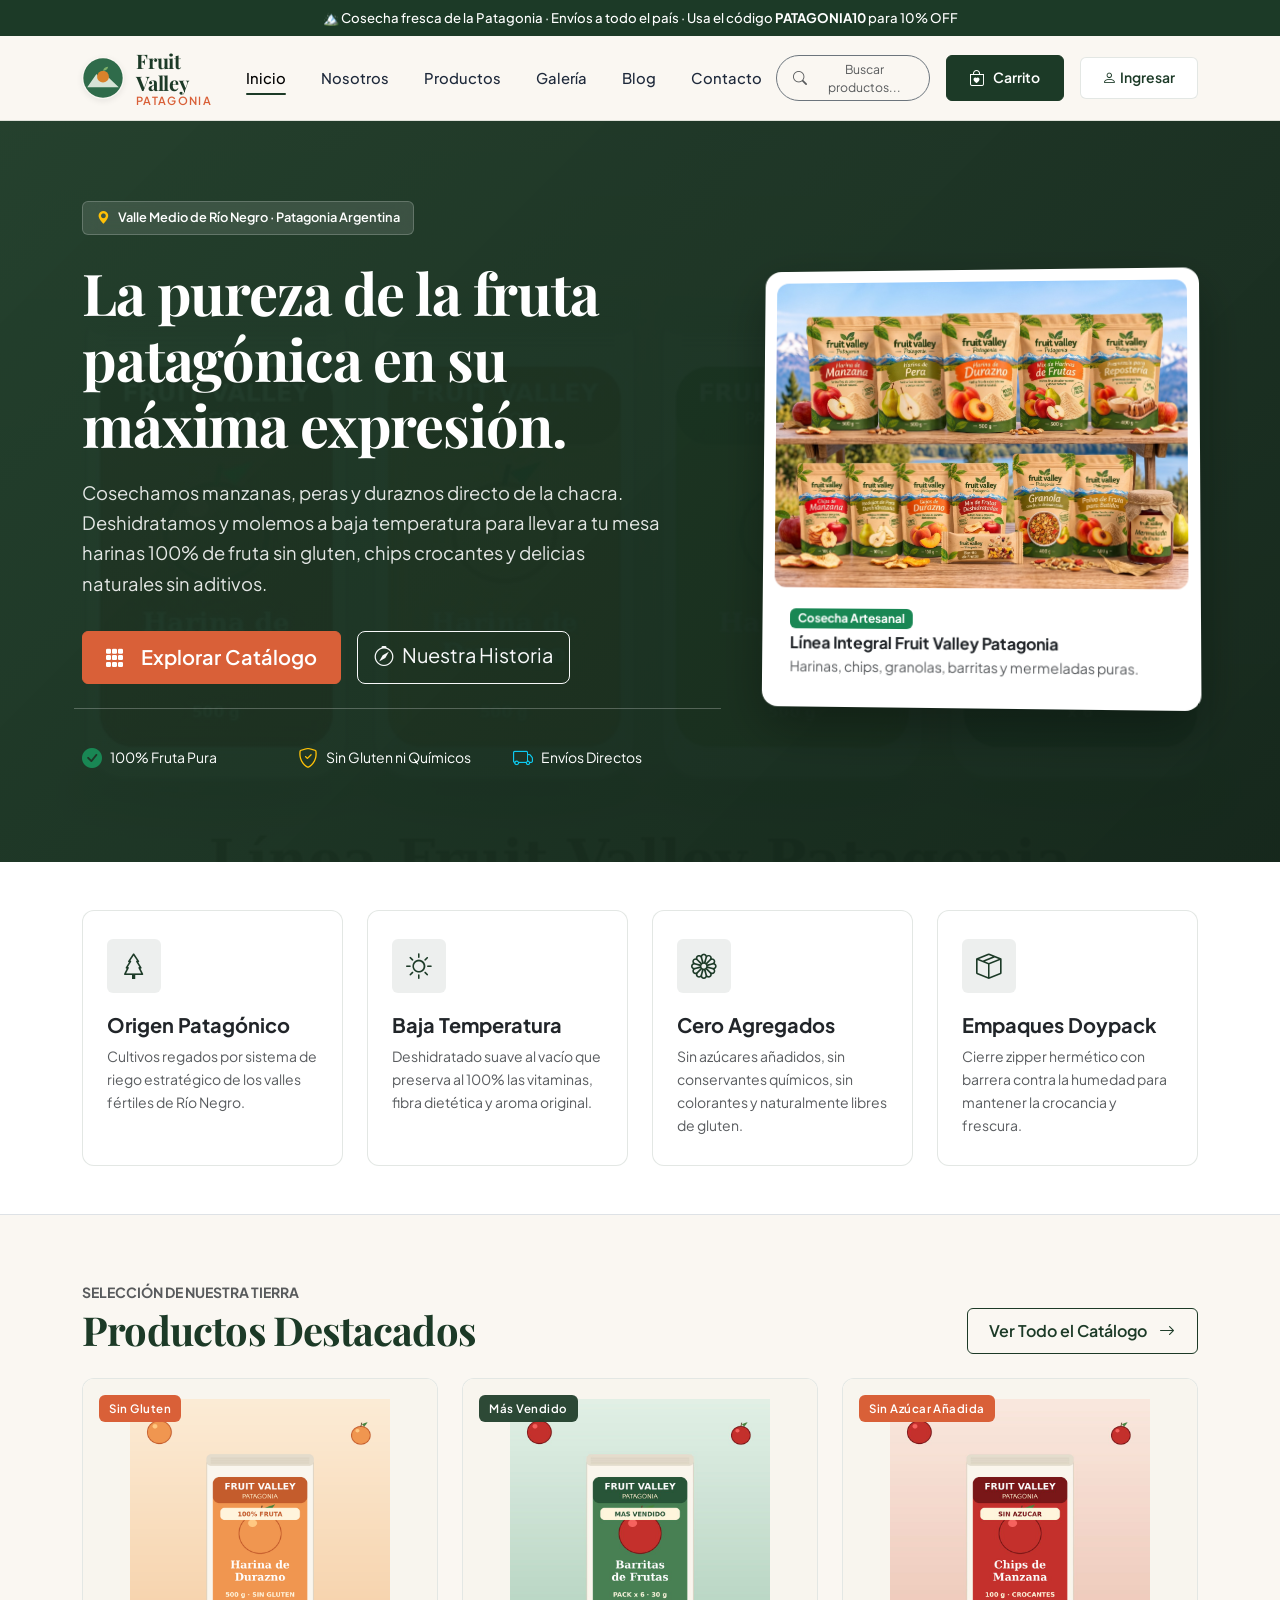
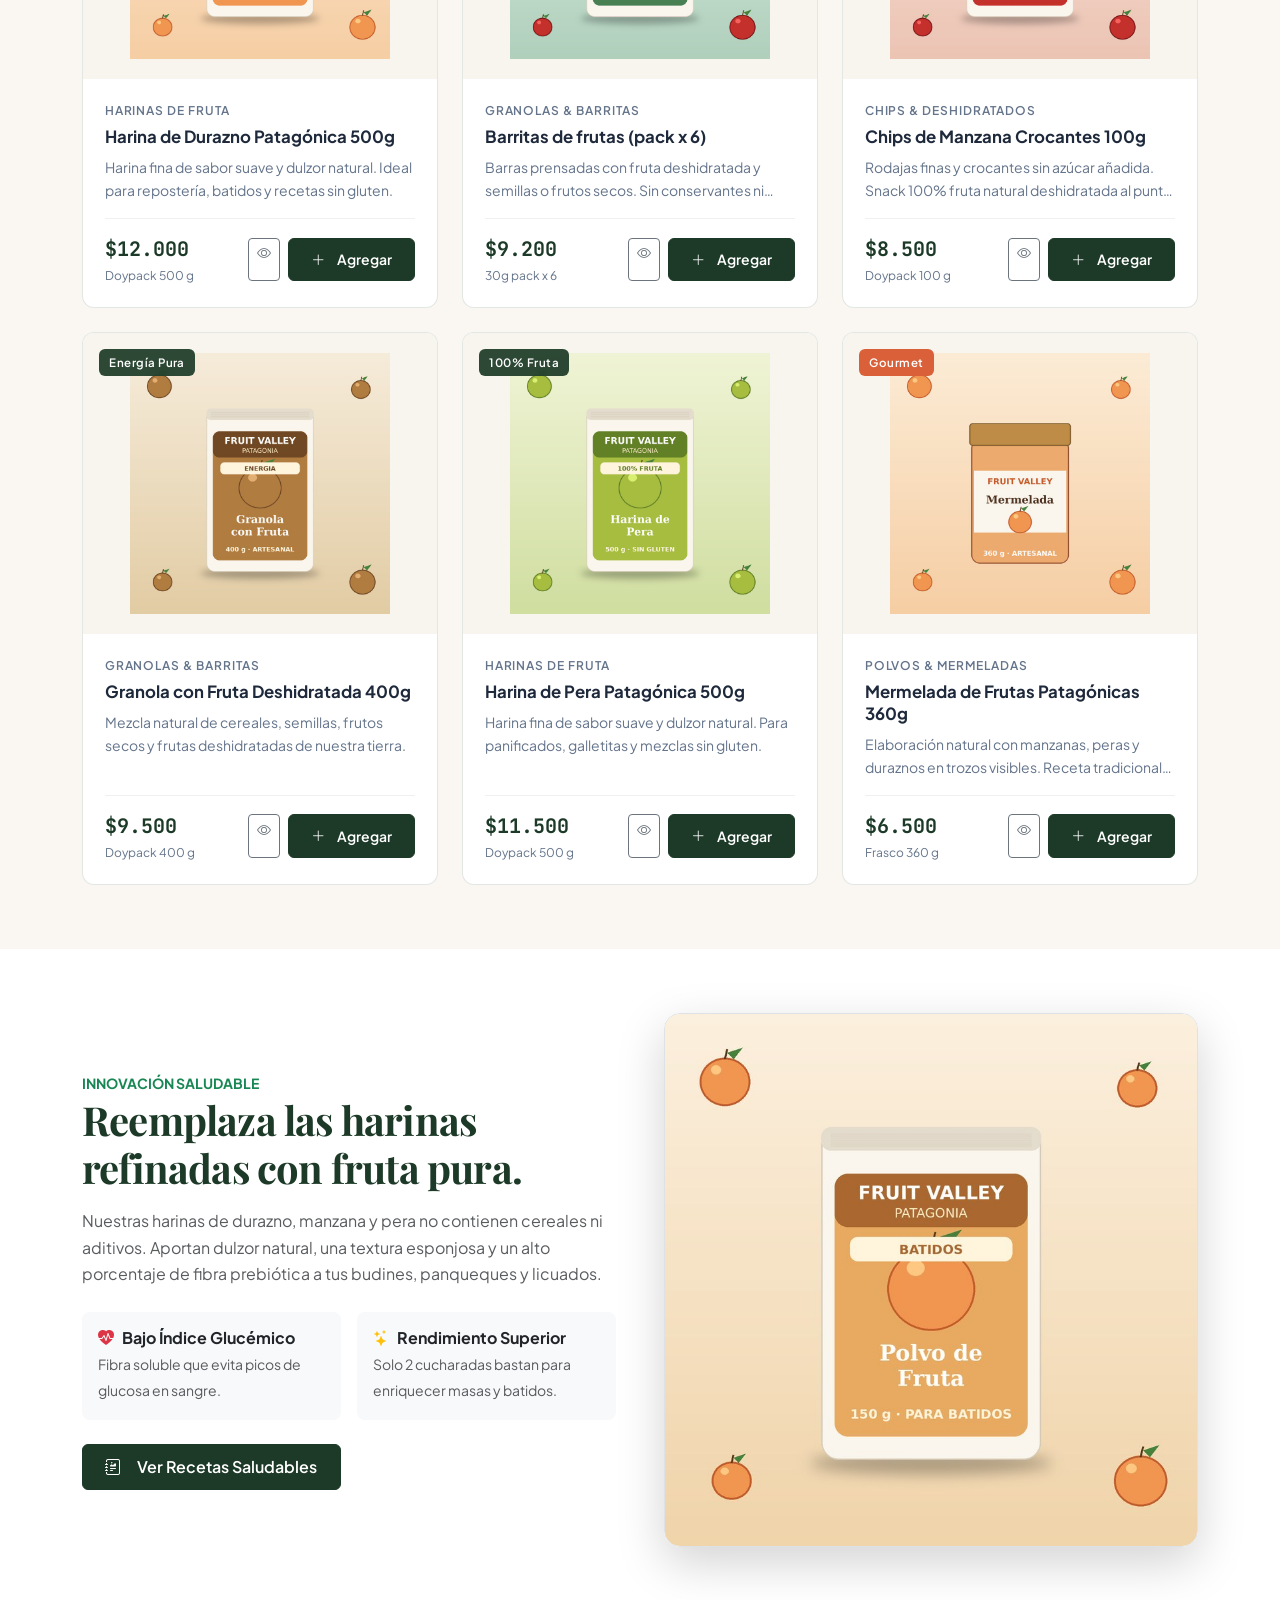
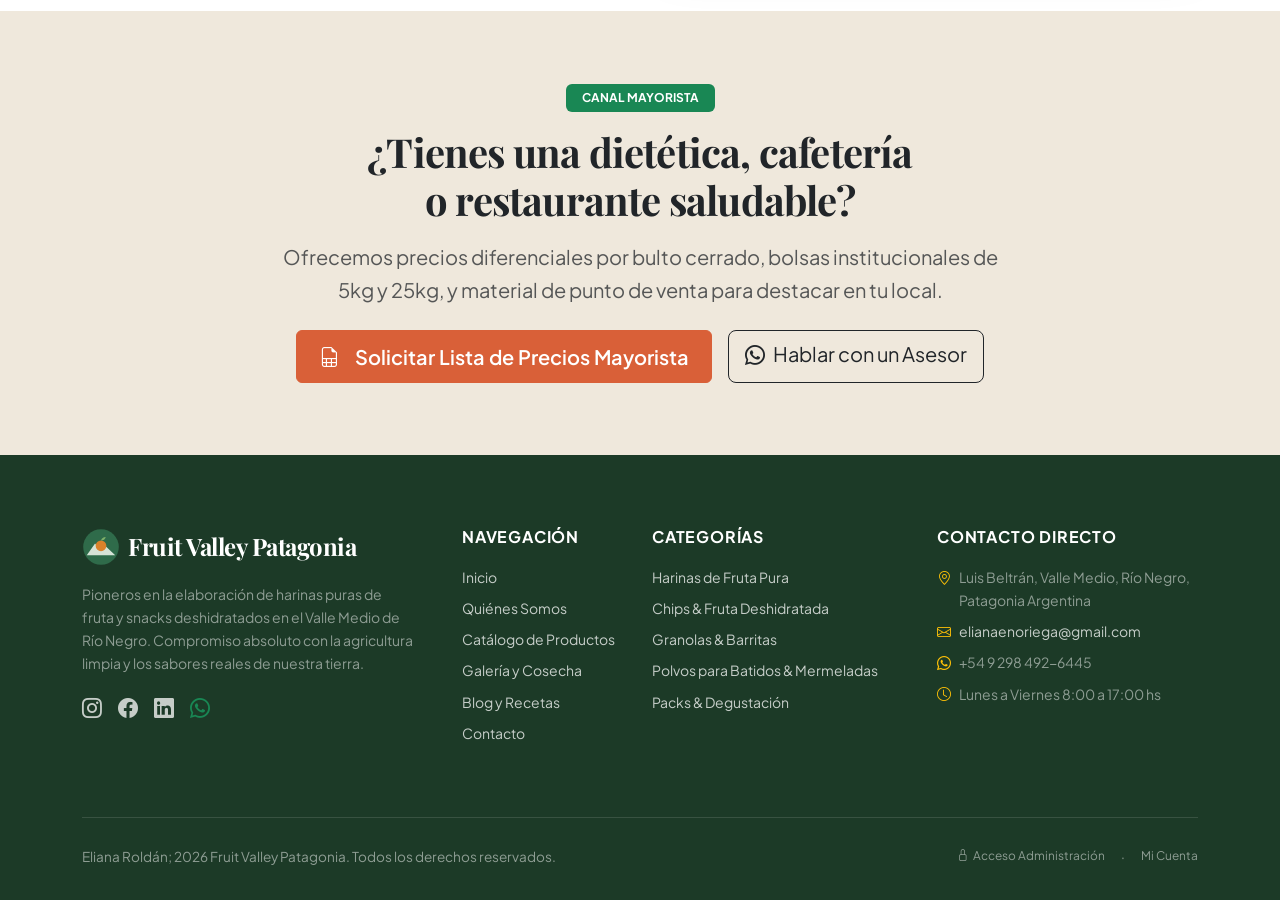
==== commit ef7403b7: "Update index.html" ====
--- a/index.html
+++ b/index.html
@@ -7,7 +7,7 @@
     <meta name="description" content="Alimentos 100% naturales elaborados en el Valle Medio de Río Negro de la Patagonia. Harinas puras de manzana, pera y durazno, chips crocantes sin azúcar agregada, granolas y mermeladas artesanales." />
     <meta property="og:title" content="Fruit Valley Patagonia | Alimentos Naturales y Harinas de Fruta" />
     <meta property="og:description" content="Descubre la pureza de la Patagonia en tu mesa: harinas de frutas, chips deshidratados y granolas artesanales." />
-    <meta property="og:image" content="./assets/aistudio/Todoslosproductos_21bbed5e.jpg" />
+    <meta property="og:image" content="./assets/aistudio/mixdeproductos.jpg" />
     <meta property="og:type" content="website" />
     <meta name="twitter:card" content="summary_large_image" />
 
@@ -143,7 +143,7 @@
 
             <div class="col-lg-5 text-center">
               <div class="fvp-hero-image-card">
-                <img src="./assets/aistudio/Todoslosproductos_21bbed5e.jpg" alt="Línea completa Fruit Valley Patagonia" class="img-fluid" />
+                <img src="./assets/aistudio/mixdeproductos.jpg" alt="Línea completa Fruit Valley Patagonia" class="img-fluid" />
                 <div class="p-3 text-start">
                   <span class="badge bg-success mb-1">Cosecha Artesanal</span>
                   <h6 class="fw-bold mb-0 text-dark">Línea Integral Fruit Valley Patagonia</h6>
--- a/css/styles.css
+++ b/css/styles.css
@@ -394,7 +394,7 @@
    ========================================================================== */
 .fvp-hero {
   position: relative;
-  background: linear-gradient(135deg, rgba(28, 58, 39, 0.96) 0%, rgba(18, 37, 25, 0.98) 100%), url('/assets/aistudio/Todoslosproductos_21bbed5e.jpg');
+  background: linear-gradient(135deg, rgba(28, 58, 39, 0.96) 0%, rgba(18, 37, 25, 0.98) 100%), url('../assets/aistudio/Todoslosproductos_21bbed5e.jpg');
   background-size: cover;
   background-position: center;
   color: #FFFFFF;
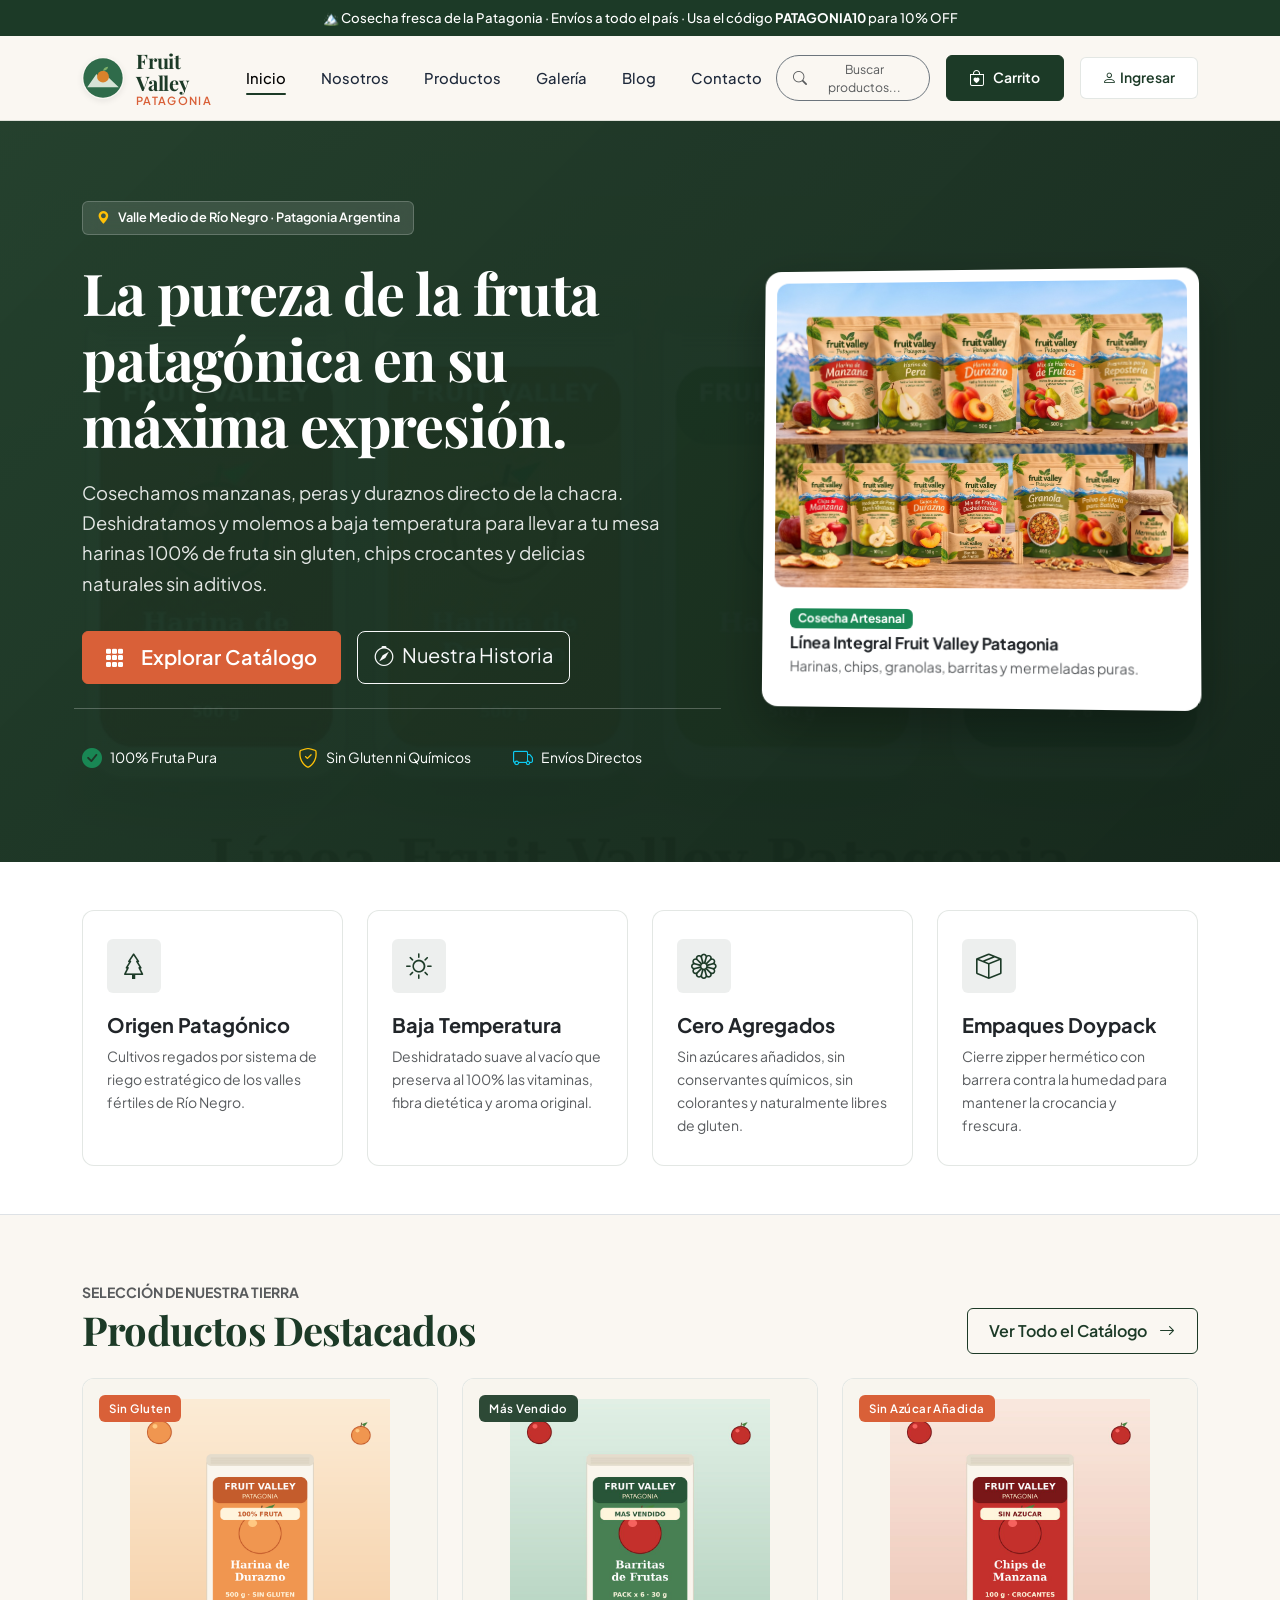
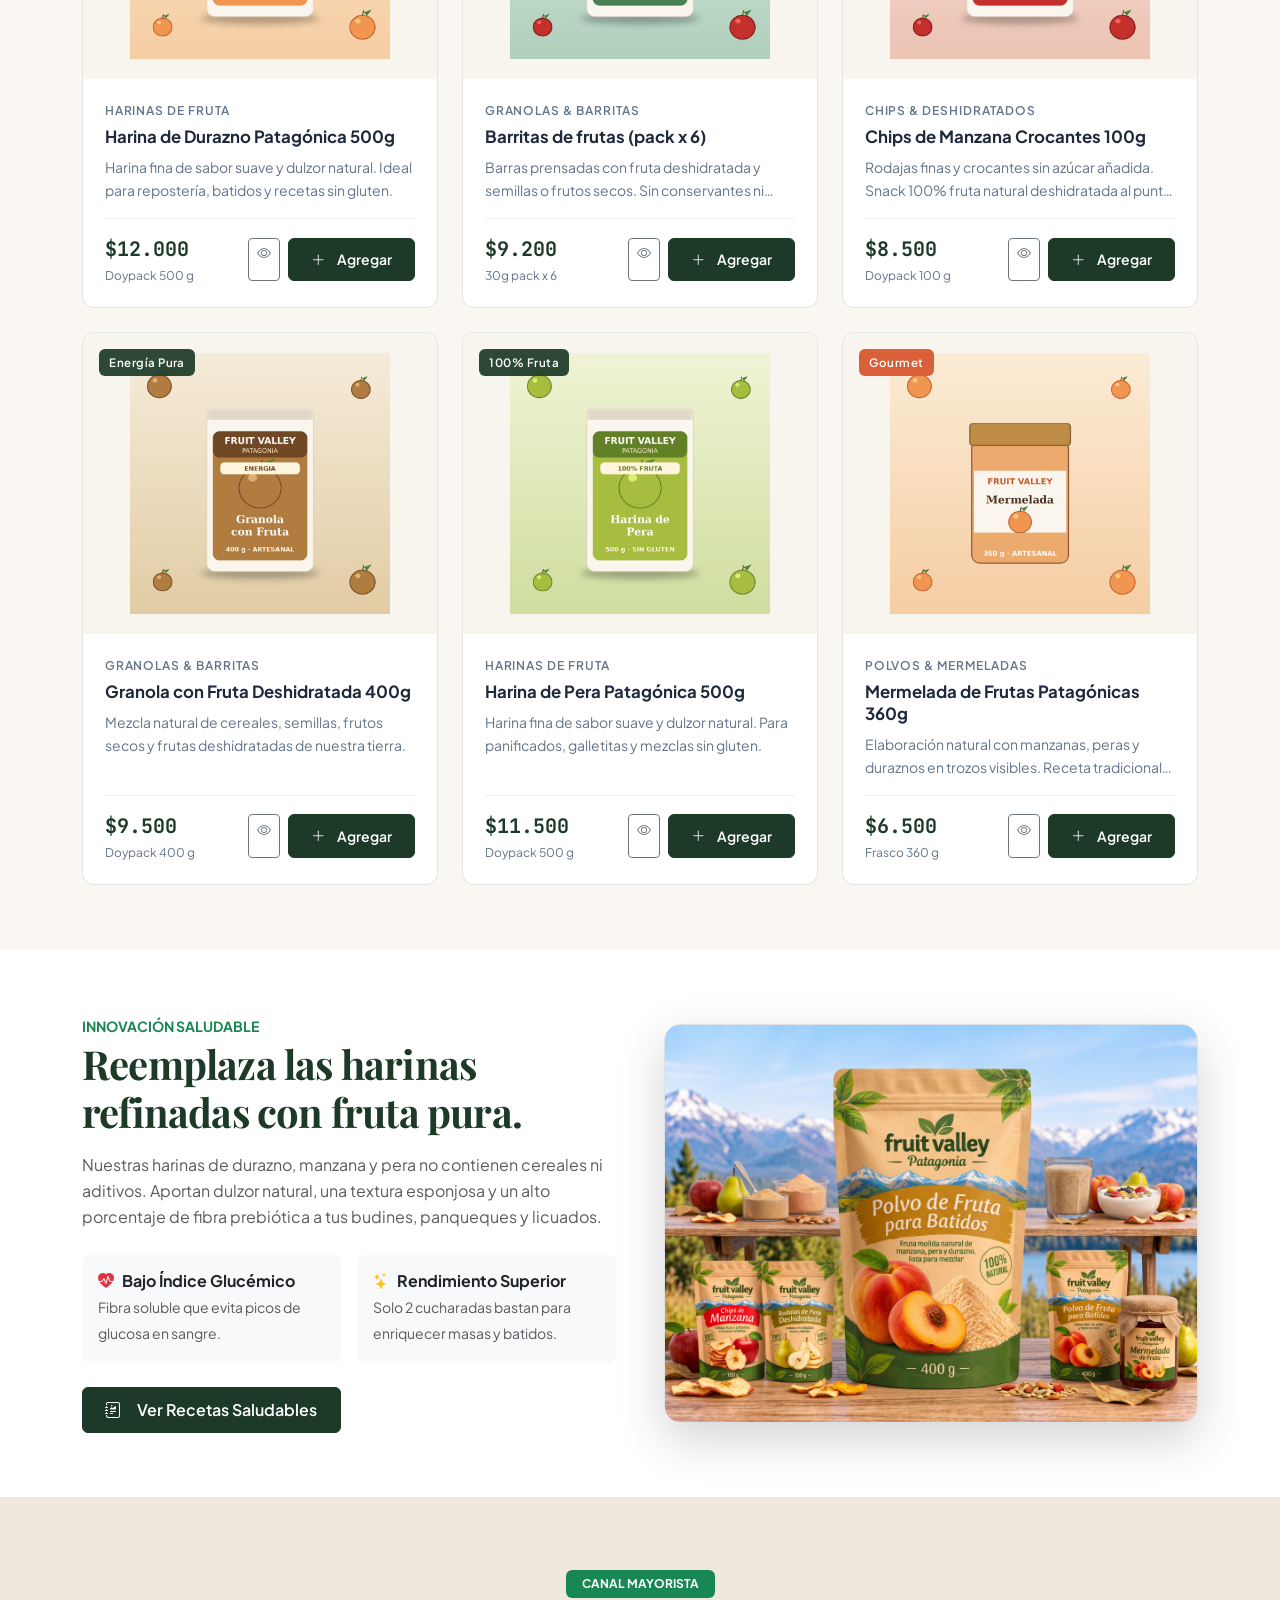
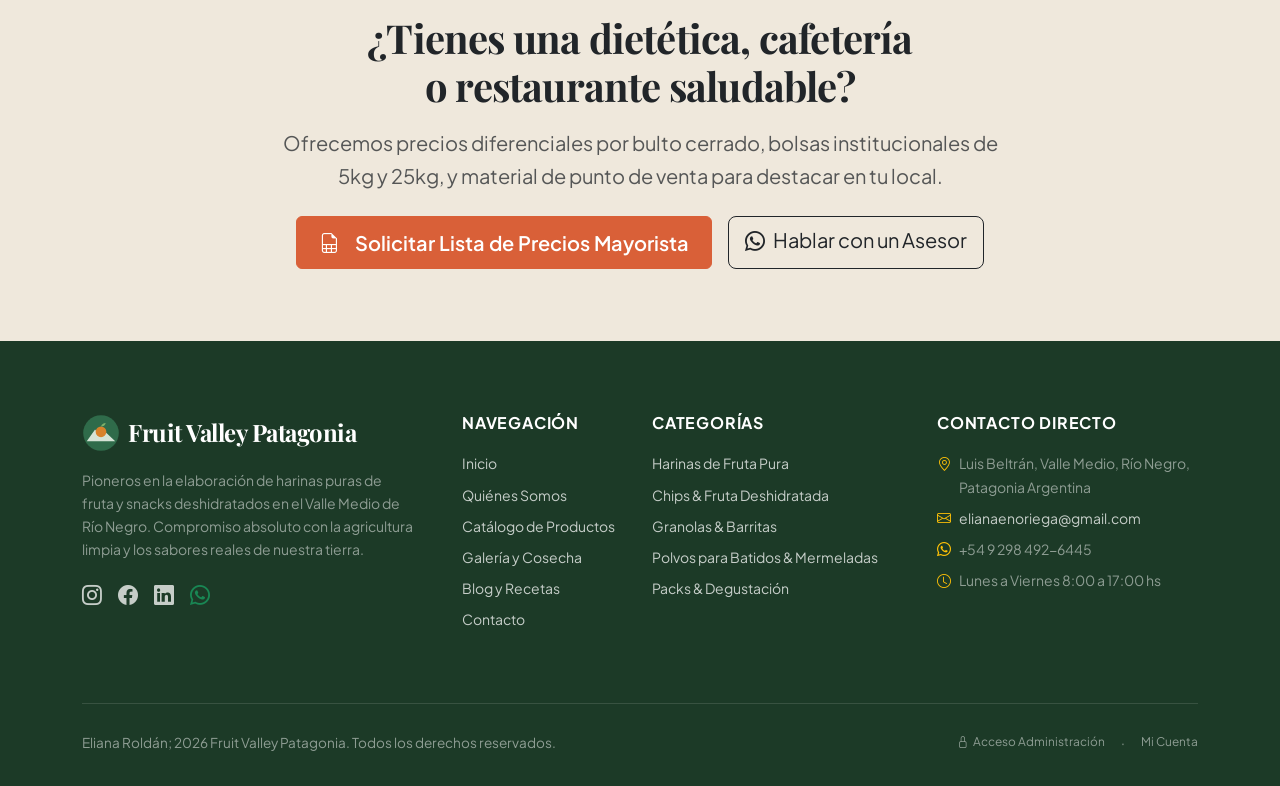
==== commit f1d479a6: "Update index.html" ====
--- a/index.html
+++ b/index.html
@@ -420,7 +420,7 @@
             </div>
             <div class="col-lg-6">
               <div class="rounded-4 overflow-hidden shadow-lg border">
-                <img src="./assets/aistudio/PolvodeFrutaparabatidos_251e8f5e.jpg" alt="Polvo de fruta y preparaciones naturales" class="img-fluid w-100" />
+                <img src="./assets/aistudio/PolvodeFrutaparabatidos.jpg" alt="Polvo de fruta y preparaciones naturales" class="img-fluid w-100" />
               </div>
             </div>
           </div>
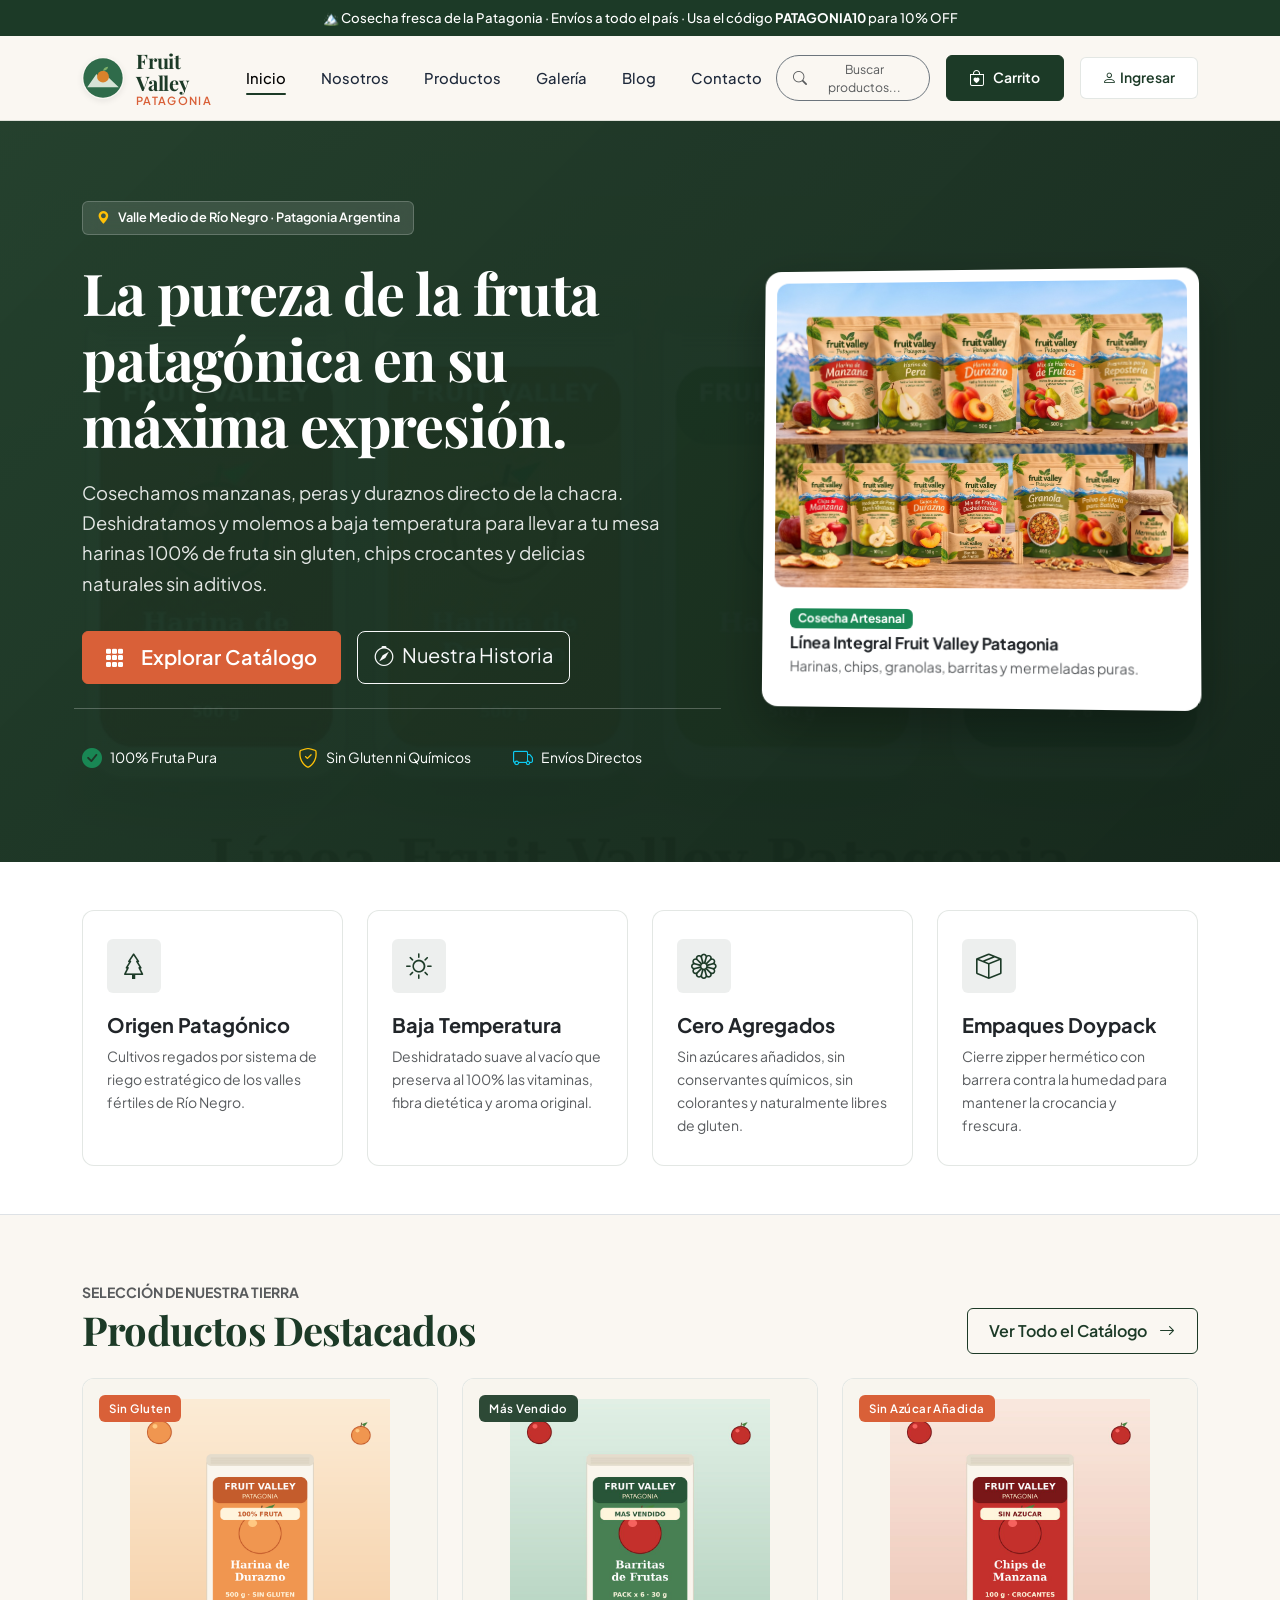
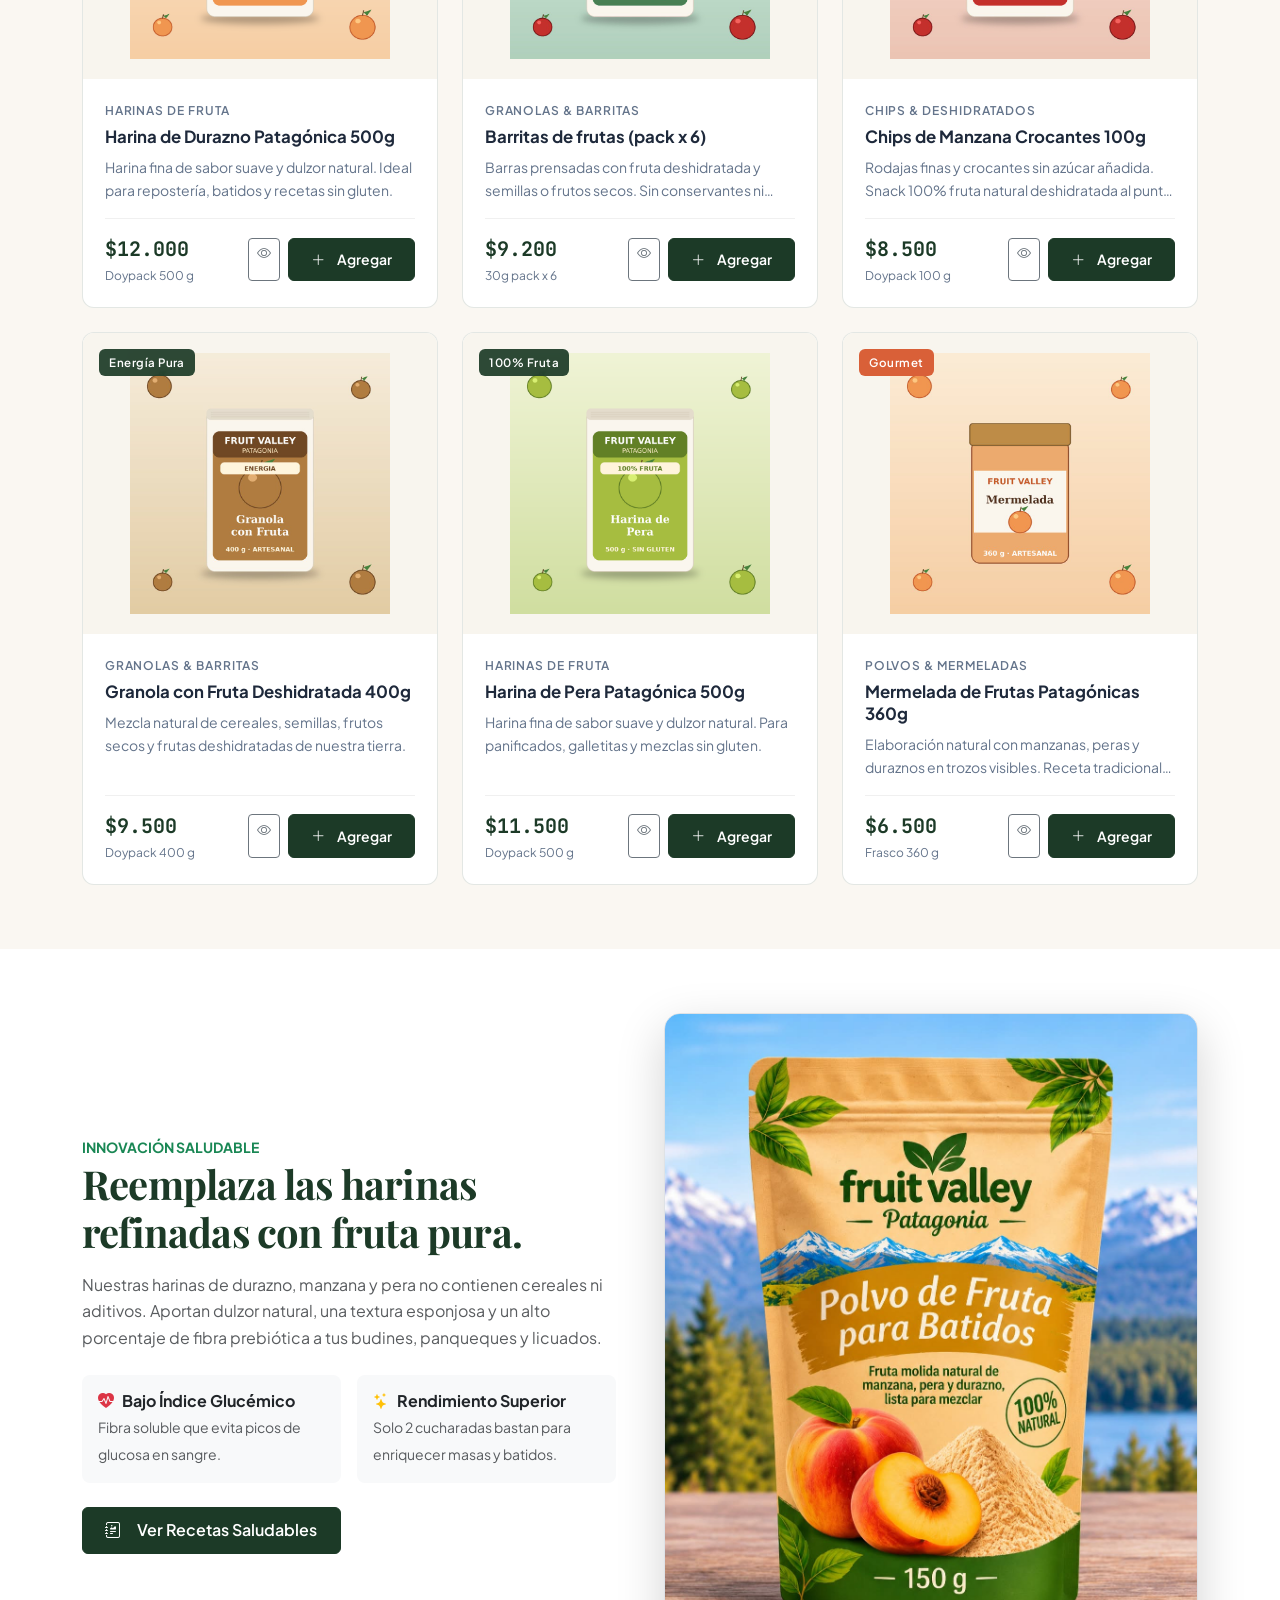
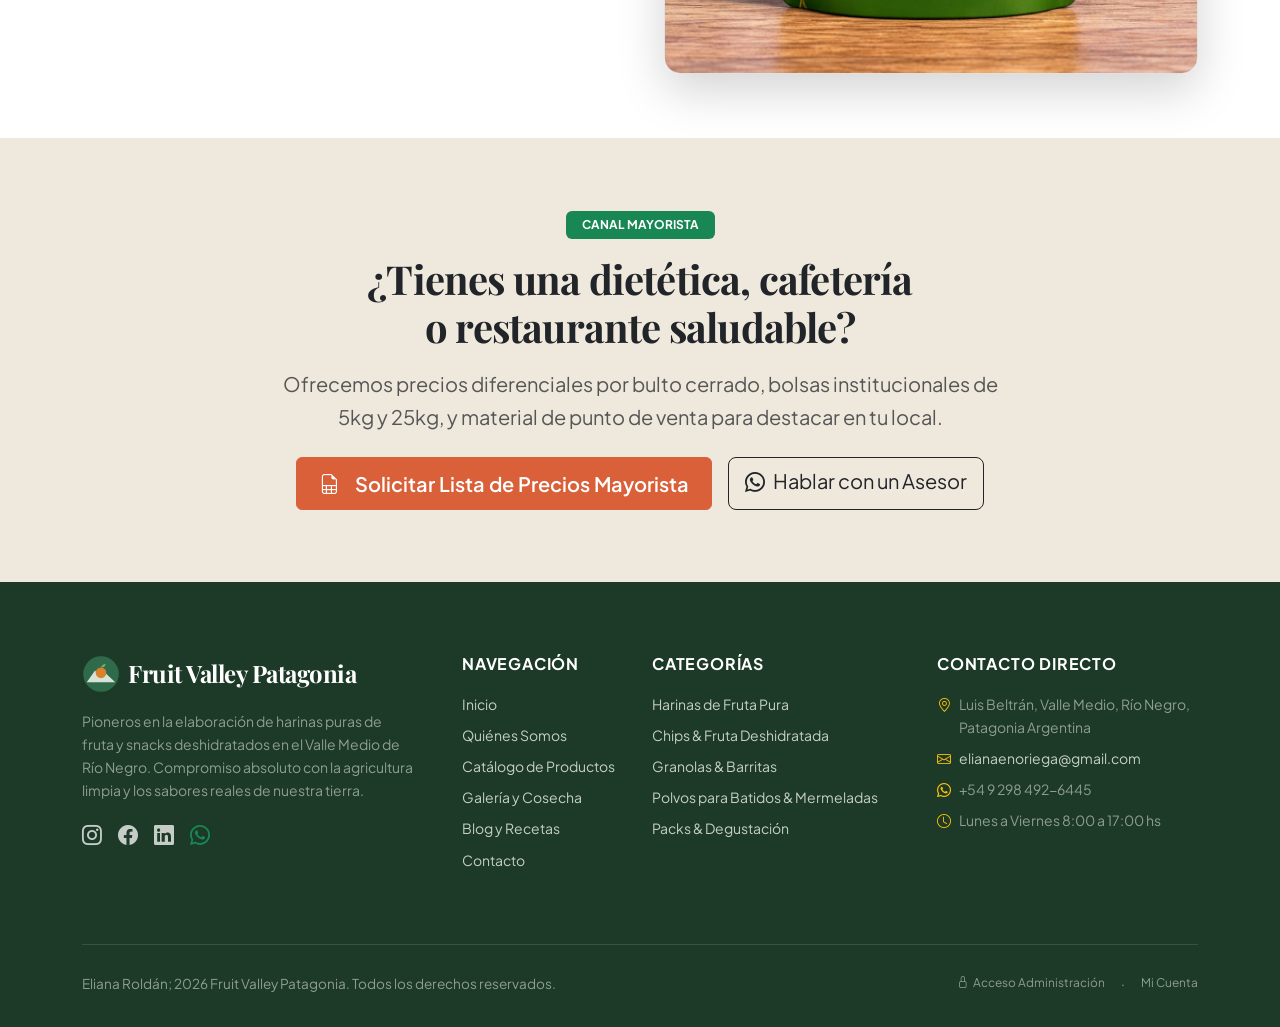
==== commit 3b764d65: "Update image source in index.html" ====
--- a/index.html
+++ b/index.html
@@ -420,7 +420,7 @@
             </div>
             <div class="col-lg-6">
               <div class="rounded-4 overflow-hidden shadow-lg border">
-                <img src="./assets/aistudio/PolvodeFrutaparabatidos.jpg" alt="Polvo de fruta y preparaciones naturales" class="img-fluid w-100" />
+                <img src="./assets/aistudio/polvo de jugo.jpeg" alt="Polvo de fruta y preparaciones naturales" class="img-fluid w-100" />
               </div>
             </div>
           </div>
